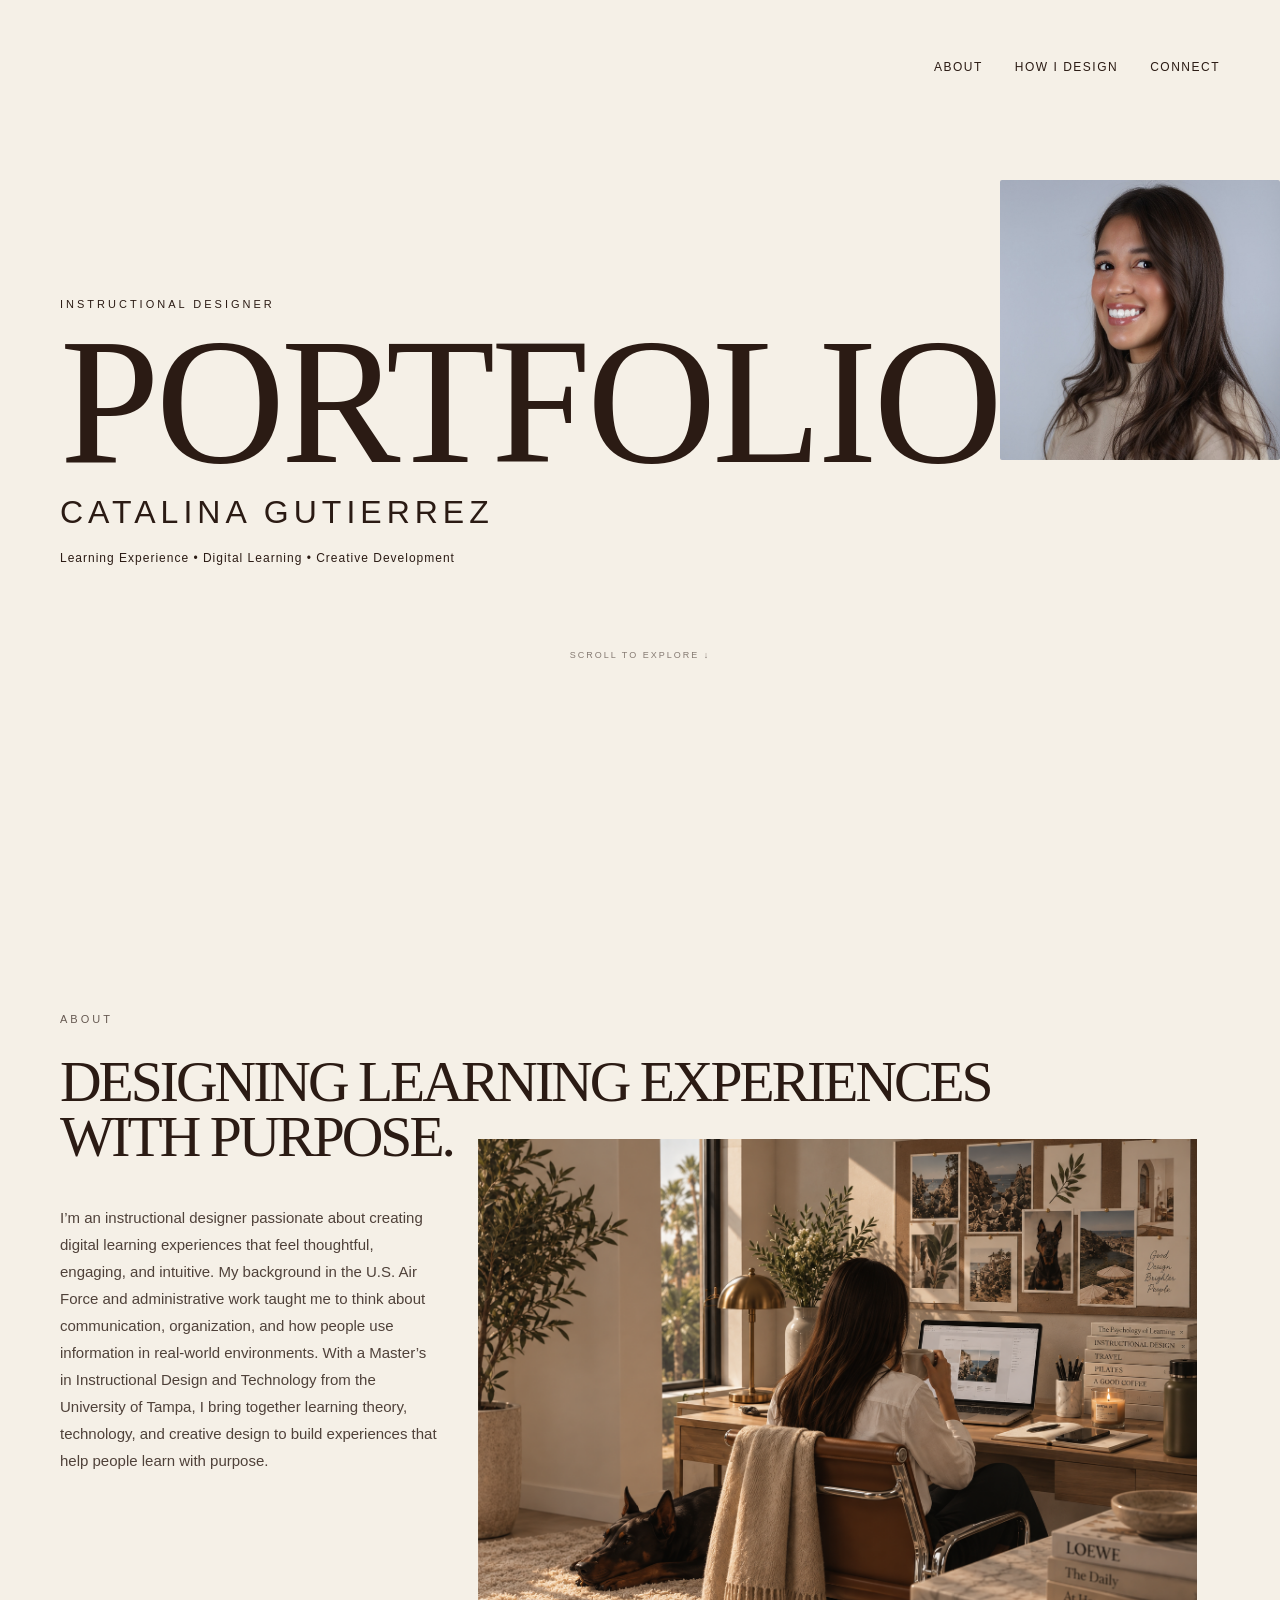
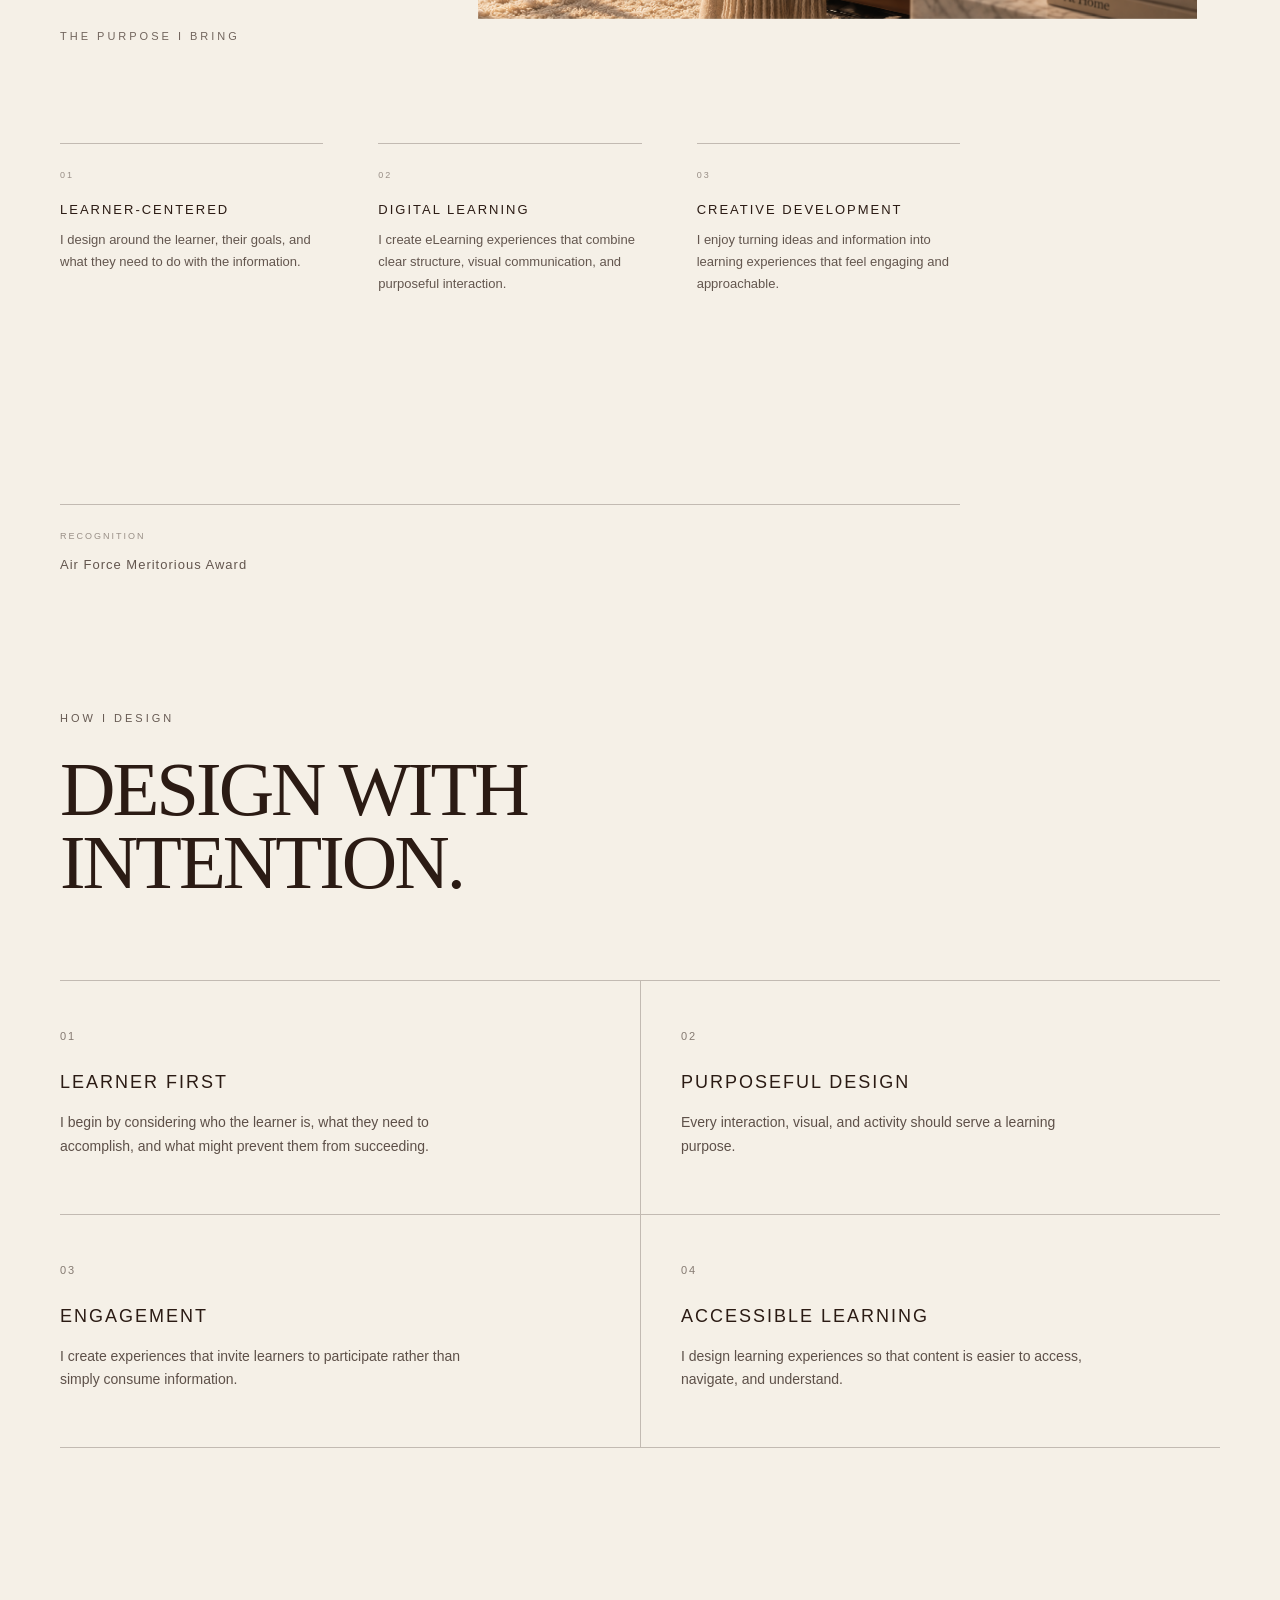
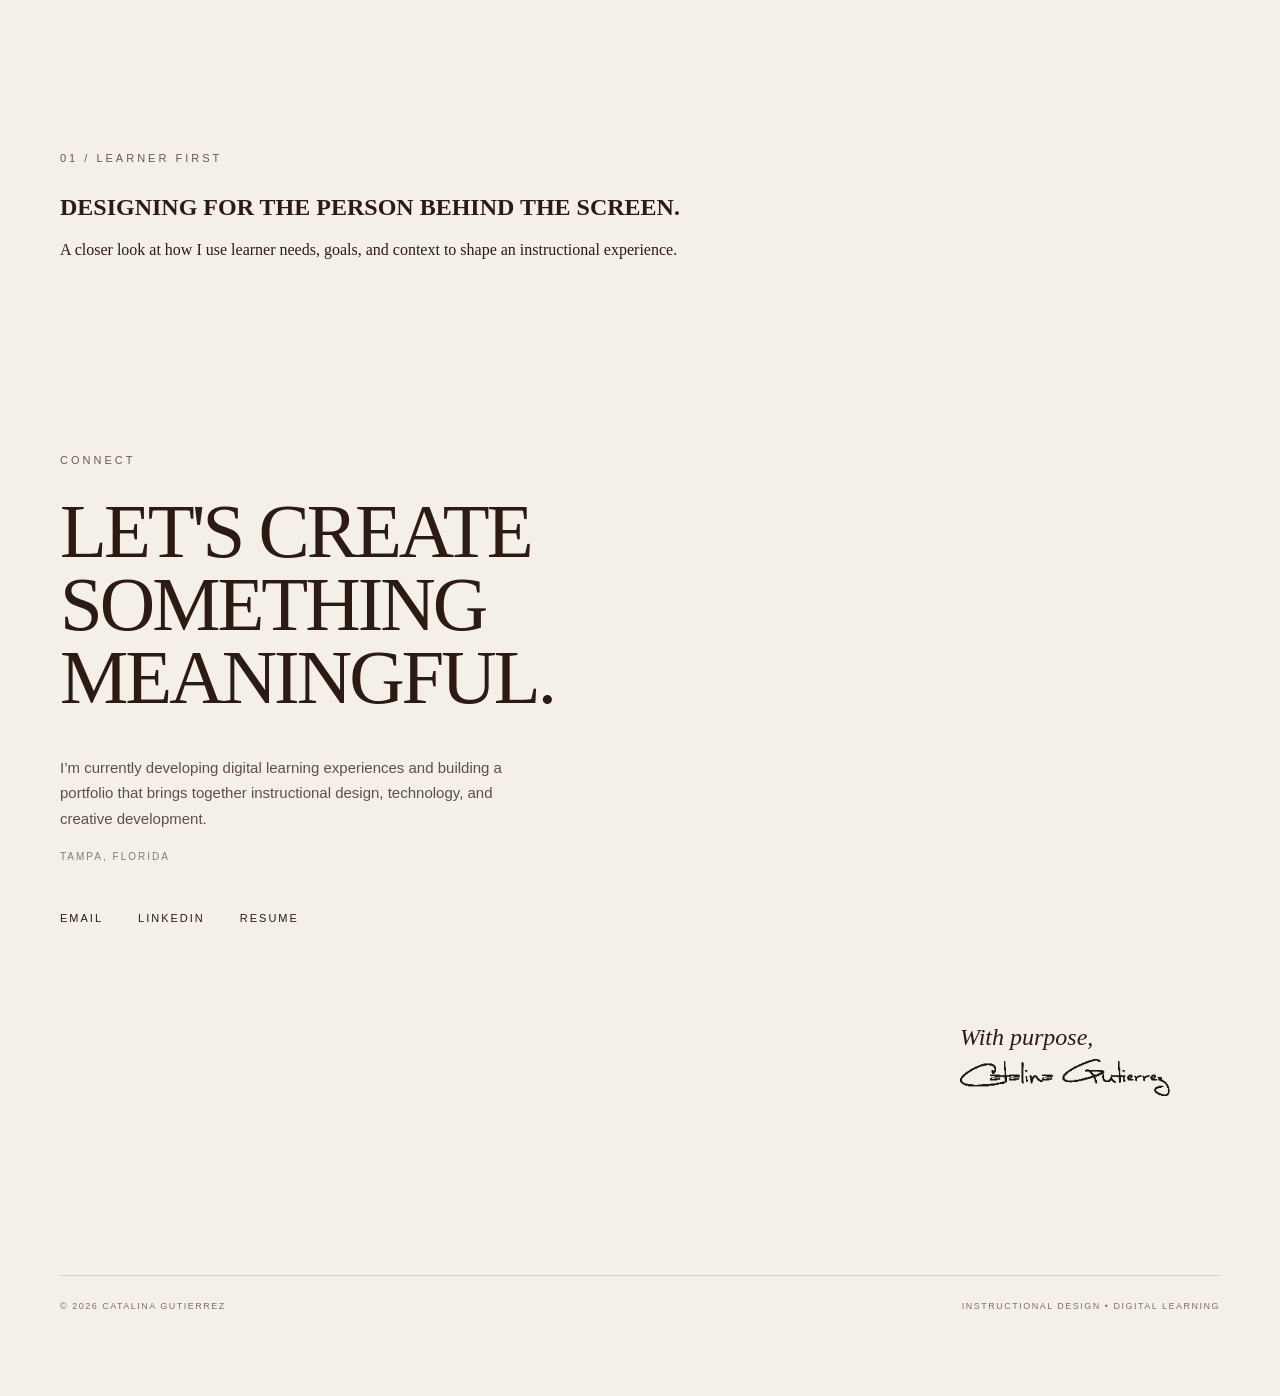
==== index.html @ 246f1784 "Add files via upload" ====
<!DOCTYPE html>
<html lang="en">

<head>
    <meta charset="UTF-8">
    <meta name="viewport" content="width=device-width, initial-scale=1.0">

    <title>Catalina Gutierrez | Portfolio</title>

    <link rel="stylesheet" href="style.css">
</head>

<body>

    <header>
        <nav>
            <a href="#about">ABOUT</a>
            <a href="#design">HOW I DESIGN</a>
            <a href="#connect">CONNECT</a>
        </nav>
    </header>

    <main>

        <section class="hero">

            <p class="eyebrow">INSTRUCTIONAL DESIGNER</p>

            <h1>PORTFOLIO</h1>

            <h2 class="hero-name">CATALINA GUTIERREZ</h2>
            

            <p class="intro">
                Learning Experience • Digital Learning • Creative Development
            </p>
            <div class="hero-image">
    <img src="catalina-headshot.png" alt="Portrait of Catalina Gutierrez">
</div>

<div class="scroll-cue">
    SCROLL TO EXPLORE ↓
</div>
        </section>
        <section id="about" class="about">

    <p class="section-label">ABOUT</p>

    <h2>DESIGNING LEARNING EXPERIENCES WITH PURPOSE.</h2>

    <p class="about-text">
       I’m an instructional designer passionate about creating digital learning experiences that feel thoughtful, engaging, and intuitive. My background in the U.S. Air Force and administrative work taught me to think about communication, organization, and how people use information in real-world environments. With a Master’s in Instructional Design and Technology from the University of Tampa, I bring together learning theory, technology, and creative design to build experiences that help people learn with purpose.
    </p>
   
    <div class="about-image">
    <img src="about-desk.png" alt="Instructional designer working at a desk with learning materials and coffee">
</div>
<h3 class="about-details-title">THE PURPOSE I BRING</h3>
<div class="about-details">

    <div class="about-detail">
        <span>01</span>
        <h3>LEARNER-CENTERED</h3>
        <p>
            I design around the learner, their goals, and what they need to do with the information.
        </p>
    </div>

    <div class="about-detail">
        <span>02</span>
        <h3>DIGITAL LEARNING</h3>
        <p>
            I create eLearning experiences that combine clear structure, visual communication, and purposeful interaction.
        </p>
    </div>

    <div class="about-detail">
        <span>03</span>
        <h3>CREATIVE DEVELOPMENT</h3>
        <p>
            I enjoy turning ideas and information into learning experiences that feel engaging and approachable.
        </p>
    </div>

</div>
</section>

 <div class="about-recognition">

        <span>RECOGNITION</span>

        <p>Air Force Meritorious Award</p>

    </div>
<section id="design" class="design">

    <p class="section-label">HOW I DESIGN</p>

    <h2>DESIGN WITH INTENTION.</h2>

    <div class="design-grid">

        <a href="#project1" class="design-card">
            <span>01</span>
            <h3>LEARNER FIRST</h3>
            <p>
                I begin by considering who the learner is, what they need to accomplish, and what might prevent them from succeeding.
            </p>
        </a>

        <a href="#project2" class="design-card">
            <span>02</span>
            <h3>PURPOSEFUL DESIGN</h3>
            <p>
                Every interaction, visual, and activity should serve a learning purpose.
            </p>
        </a>

        <a href="#project3" class="design-card">
            <span>03</span>
            <h3>ENGAGEMENT</h3>
            <p>
                I create experiences that invite learners to participate rather than simply consume information.
            </p>
        </a>

        <a href="#project4" class="design-card">
            <span>04</span>
            <h3>ACCESSIBLE LEARNING</h3>
            <p>
                I design learning experiences so that content is easier to access, navigate, and understand.
            </p>
        </a>

    </div>

</section>
<section id="project1" class="project">

    <p class="section-label">01 / LEARNER FIRST</p>

    <h2>DESIGNING FOR THE PERSON BEHIND THE SCREEN.</h2>

    <p class="project-intro">
        A closer look at how I use learner needs, goals, and context to shape an instructional experience.
    </p>

</section>
   <section id="connect" class="connect">

    <p class="section-label">CONNECT</p>

    <h2>LET'S CREATE SOMETHING MEANINGFUL.</h2>

    <p class="connect-text">
        I’m currently developing digital learning experiences and building a portfolio that brings together instructional design, technology, and creative development.
    </p>

    <p class="connect-location">
        Tampa, Florida
    </p>

    <div class="connect-links">

        <a href="mailto:your@email.com">EMAIL</a>

        <a href="#" target="_blank">LINKEDIN</a>

        <a href="#" target="_blank">RESUME</a>

    </div>
    <div class="signature-signoff">

        <span>With purpose,</span>

        <img src="catalina-signature.png" alt="Catalina Gutierrez handwritten signature">

    </div>
    
</section> 
</main>
<footer>
    <p>© 2026 CATALINA GUTIERREZ</p>
    <p>INSTRUCTIONAL DESIGN • DIGITAL LEARNING</p>
</footer>

</body>
</html>
---- style.css ----
body {
    background-color: #F5F0E7;
    color: #2B1B14;
    font-family: "Bodoni 72", Didot, serif;
    margin: 0;
    padding: 60px;
    box-sizing: border-box;
}

header {
    width: 100%;
}

nav {
    display: flex;
    justify-content: flex-end;
    gap: 32px;
}

nav a {
    color: #2B1B14;
    text-decoration: none;
    font-family: Arial, sans-serif;
    font-size: 12px;
    letter-spacing: 1.5px;
}

.hero {
    min-height: 90vh;
    display: flex;
    flex-direction: column;
    justify-content: center;
}

.hero h1 {
     font-family: "Bodoni 72", Didot, serif;
    font-size: clamp(80px, 14vw, 190px);
    line-height: 0.8;
    margin: 20px 0;
    font-weight: 400;
    letter-spacing: -4px;
    transform: scaleX(0.78);
    transform-origin: left center;
}

.hero h2 {
    font-family: Arial, sans-serif;
    font-size: clamp(18px, 2.5vw, 32px);
    font-weight: 400;
    letter-spacing: 5px;
    margin: 0;
    text-transform: uppercase;
}

.hero .eyebrow {
    font-family: Arial, sans-serif;
    font-size: 11px;
    letter-spacing: 3px;
    text-transform: uppercase;
    margin: 0;
    opacity: 0.7;
}

.hero .intro {
    font-family: Arial, sans-serif;
    font-size: 12px;
    letter-spacing: 1px;
    line-height: 1.6;
    margin-top: 18px;
    max-width: 420px;
    opacity: 0.7;
}

.hero-image {
    width: 280px;
    position: absolute;
    right: 0%;
    top: 20%;
}

.hero-image img {
    width: 100%;
    height: auto;
    display: block;
}

.hero-image img {
    border-radius: 2px;
}

.signature {
   width: 145px;
    margin-top: 70px;
    margin-left: auto;
    margin-right: 2%;
    transform: rotate(-2deg);
    position: relative;
    z-index: 3;
}

.signature img {
    width: 100%;
    height: auto;
    display: block;
}

nav a {
    position: relative;
}

nav a::after {
    content: "";
    position: absolute;
    left: 0;
    bottom: -6px;
    width: 100%;
    height: 1px;
    background-color: #2B1B14;
    transform: scaleX(0);
    transform-origin: right;
    transition: transform 0.3s ease;
}

nav a:hover::after {
    transform: scaleX(1);
    transform-origin: left;
}

.about {
    min-height: 100vh;
    padding: 120px 0;
    display: flex;
    flex-direction: column;
    justify-content: center;
}

.section-label {
    font-family: Arial, sans-serif;
    font-size: 11px;
    letter-spacing: 3px;
    text-transform: uppercase;
    margin: 0 0 30px 0;
    opacity: 0.7;
}

.about h2 {
    font-size: clamp(32px, 4.5vw, 64px);
    line-height: 0.95;
    font-weight: 400;
    letter-spacing: -3px;
    max-width: 950px;
    margin: 0;
}

.about-text {
    font-family: Arial, sans-serif;
    font-size: 15px;
    line-height: 1.8;
    max-width: 380px;
    margin-top: 40px;
    opacity: 0.82;
}
.about-image {
    width: 62%;
    max-width: 900px;
    margin-top: -350px;
    margin-left: auto;
    margin-right: 2%;
    position: relative;
    z-index: 1;
}

.about-image img {
    width: 100%;
    height: auto;
    display: block;
}
.design {
    min-height: 100vh;
    padding: 140px 0;
}

.design > h2 {
    font-size: clamp(42px, 6vw, 82px);
    line-height: 0.95;
    font-weight: 400;
    letter-spacing: -3px;
    margin: 0 0 80px 0;
    max-width: 700px;
}

.design-grid {
    display: grid;
    grid-template-columns: repeat(2, 1fr);
    gap: 0;
    border-top: 1px solid rgba(43, 27, 20, 0.25);
}

.design-card {
    padding: 45px 40px 55px 0;
    border-bottom: 1px solid rgba(43, 27, 20, 0.25);
    transition: transform 0.3s ease;
}

.design-card:nth-child(even) {
    padding-left: 40px;
    border-left: 1px solid rgba(43, 27, 20, 0.25);
}

.design-card span {
    font-family: Arial, sans-serif;
    font-size: 11px;
    letter-spacing: 2px;
    opacity: 0.55;
}

.design-card h3 {
    font-family: Arial, sans-serif;
    font-size: 18px;
    font-weight: 400;
    letter-spacing: 2px;
    margin: 28px 0 18px 0;
}

.design-card p {
    font-family: Arial, sans-serif;
    font-size: 14px;
    line-height: 1.7;
    max-width: 420px;
    margin: 0;
    opacity: 0.75;
}

.design-card:hover {
    transform: translateY(-5px);
}
.design-card {
    color: #2B1B14;
    text-decoration: none;
    display: block;
}

.design-card:hover {
    color: #2B1B14;
}
.connect {
    min-height: 80vh;
    padding: 140px 0;
    display: flex;
    flex-direction: column;
    justify-content: center;
}

.connect h2 {
    font-size: clamp(42px, 6vw, 82px);
    line-height: 0.95;
    font-weight: 400;
    letter-spacing: -3px;
    max-width: 850px;
    margin: 0 0 40px 0;
}

.connect-text {
    font-family: Arial, sans-serif;
    font-size: 15px;
    line-height: 1.7;
    max-width: 480px;
    opacity: 0.75;
    margin: 0 0 50px 0;
}.connect-location {
    font-family: Arial, sans-serif;
    font-size: 10px;
    letter-spacing: 2px;
    text-transform: uppercase;
    opacity: 0.55;
    margin: -30px 0 50px 0;
}

.connect-links {
    display: flex;
    gap: 35px;
    flex-wrap: wrap;
}

.connect-links a {
    color: #2B1B14;
    text-decoration: none;
    font-family: Arial, sans-serif;
    font-size: 11px;
    letter-spacing: 2px;
    position: relative;
}

.connect-links a::after {
    content: "";
    position: absolute;
    left: 0;
    bottom: -7px;
    width: 100%;
    height: 1px;
    background-color: #2B1B14;
    transform: scaleX(0);
    transform-origin: right;
    transition: transform 0.3s ease;
}

.connect-links a:hover::after {
    transform: scaleX(1);
    transform-origin: left;
}
footer {
    border-top: 1px solid rgba(43, 27, 20, 0.25);
    padding: 25px 0;
    display: flex;
    justify-content: space-between;
    gap: 20px;
    font-family: Arial, sans-serif;
    font-size: 9px;
    letter-spacing: 1.5px;
    opacity: 0.6;
    text-transform: uppercase;
}

footer p {
    margin: 0;
}
.hero > * {
    animation: fadeUp 0.8s ease both;
}

.hero .eyebrow {
    animation-delay: 0.1s;
}

.hero h1 {
    animation-delay: 0.2s;
}

.hero h2 {
    animation-delay: 0.3s;
}

.hero .signature {
    animation-delay: 0.4s;
}

.hero .intro {
    animation-delay: 0.5s;
}

.hero-image {
    animation: fadeIn 1s ease 0.3s both;
}

@keyframes fadeUp {
    from {
        opacity: 0;
        transform: translateY(20px);
    }

    to {
        opacity: 1;
        transform: translateY(0);
    }
}

@keyframes fadeIn {
    from {
        opacity: 0;
    }

    to {
        opacity: 1;
    }
}
.scroll-cue {
    font-family: Arial, sans-serif;
    font-size: 9px;
    letter-spacing: 2px;
    opacity: 0.55;
    margin-top: 70px;
    align-self: center;
    text-align: center;
    animation: scrollPulse 2s ease-in-out infinite;
}

@keyframes scrollPulse {
    0%, 100% {
        opacity: 0.35;
    }

    50% {
        opacity: 0.8;
    }
}
.about-details {
    display: grid;
    grid-template-columns: repeat(3, 1fr);
    gap: 55px;
    margin-top: 90px;
    max-width: 900px;
}

.about-detail {
    border-top: 1px solid rgba(43, 27, 20, 0.25);
    padding-top: 20px;
}

.about-detail span {
    font-family: Arial, sans-serif;
    font-size: 9px;
    letter-spacing: 2px;
    opacity: 0.45;
}

.about-detail h3 {
    font-family: Arial, sans-serif;
    font-size: 13px;
    font-weight: 400;
    letter-spacing: 2px;
    margin: 20px 0 12px 0;
}

.about-detail p {
    font-family: Arial, sans-serif;
    font-size: 13px;
    line-height: 1.7;
    margin: 0;
    opacity: 0.72;
}
.about-details-title {
    font-family: Arial, sans-serif;
    font-size: 11px;
    font-weight: 400;
    letter-spacing: 3px;
    text-transform: uppercase;
    margin: 10x 0 30px 0;
    opacity: 0.65;
}
.about-detail {
    transition: transform 0.3s ease;
}

.about-detail:hover {
    transform: translateY(-10px);
}
.hero-name {
    font-family: "Bodoni 72", Didot, serif;
    font-size: clamp(22px, 3vw, 38px);
    font-weight: 400;
    letter-spacing: 5px;
    margin: 0;
    transform: scaleX(0.9);
    transform-origin: left center;
}
@media (max-width: 700px) {

    body {
        padding: 25px;
    }

    nav {
        gap: 16px;
        flex-wrap: wrap;
    }

    nav a {
        font-size: 9px;
        letter-spacing: 1px;
    }

    .hero {
        min-height: auto;
        padding-top: 60px;
    }

    .hero h1 {
        font-size: clamp(58px, 18vw, 100px);
        letter-spacing: -4px;
    }

    .hero-name {
        font-size: 22px;
        letter-spacing: 2px;
    }

    .hero-image {
        position: relative;
        width: 60%;
        right: auto;
        top: auto;
        margin: 80px 0 0 auto;
    }

    .signature {
        width: 150px;
        margin-top: 45px;
        margin-right: 0;
    }

    .about,
    .design,
    .connect {
        padding: 90px 0;
    }

    .about h2,
    .design > h2,
    .connect h2 {
        font-size: clamp(36px, 11vw, 58px);
        letter-spacing: -2px;
    }

    .about-text {
        max-width: 100%;
    }

    .about-image {
        width: 100%;
        margin-top: 50px;
        margin-right: 0;
    }

    .about-details {
        grid-template-columns: 1fr;
        gap: 45px;
    }

    .design-grid {
        grid-template-columns: 1fr;
    }

    .design-card,
    .design-card:nth-child(even) {
        padding: 35px 0;
        border-left: none;
    }

    .connect-links {
        gap: 25px;
    }

    footer {
        flex-direction: column;
        gap: 10px;
    }
}
.about-recognition {
    margin-top: 80px;
    border-top: 1px solid rgba(43, 27, 20, 0.25);
    padding-top: 20px;
    max-width: 900px;
}

.about-recognition span {
    font-family: Arial, sans-serif;
    font-size: 9px;
    letter-spacing: 2px;
    opacity: 0.45;
}

.about-recognition p {
    font-family: Arial, sans-serif;
    font-size: 13px;
    letter-spacing: 1px;
    margin: 14px 0 0 0;
    opacity: 0.72;
}
.signature-signoff {
    margin-top: 100px;
    margin-left: auto;
    width: 260px;
    display: flex;
    flex-direction: column;
    align-items: flex-start;
}

.signature-signoff span {
    font-family: "Bodoni 72", Didot, serif;
    font-size: 24px;
    font-style: italic;
    margin-bottom: 8px;
}

.signature-signoff img {
    width: 210px;
    height: auto;
    display: block;
}
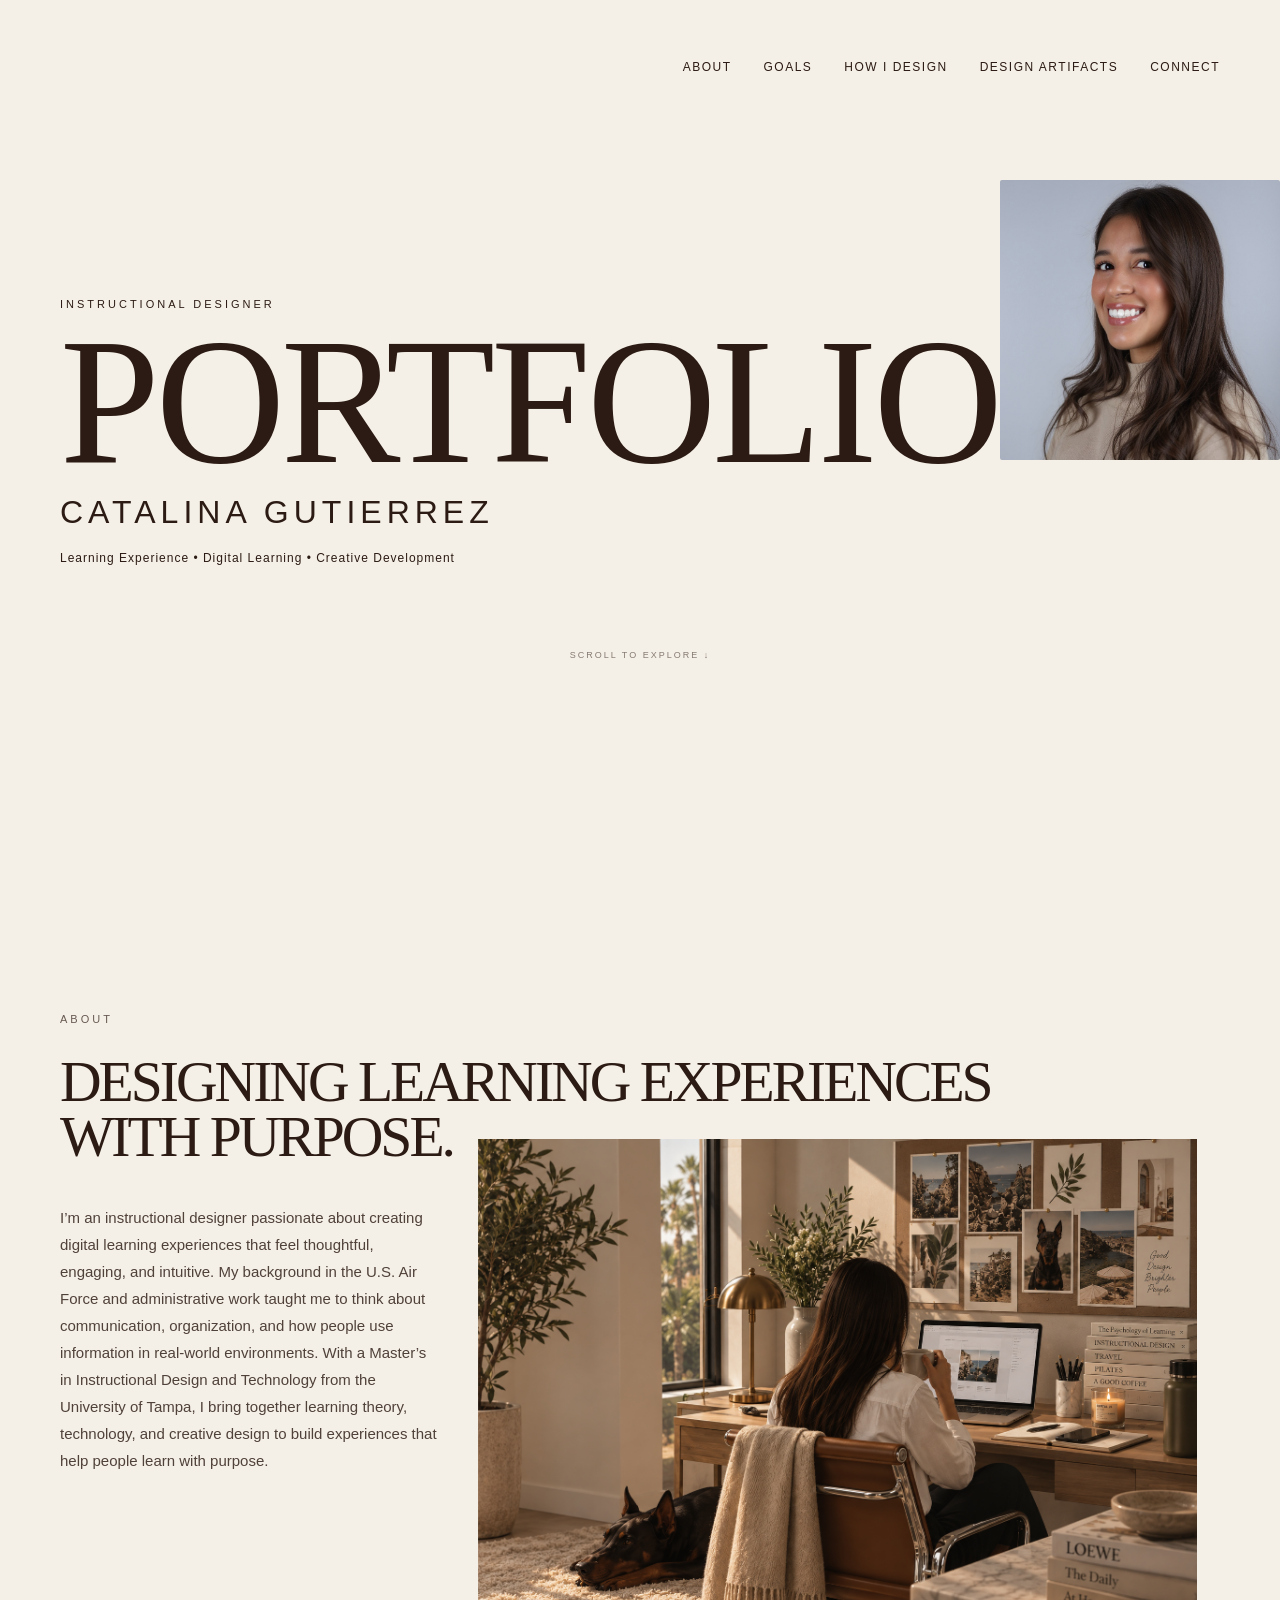
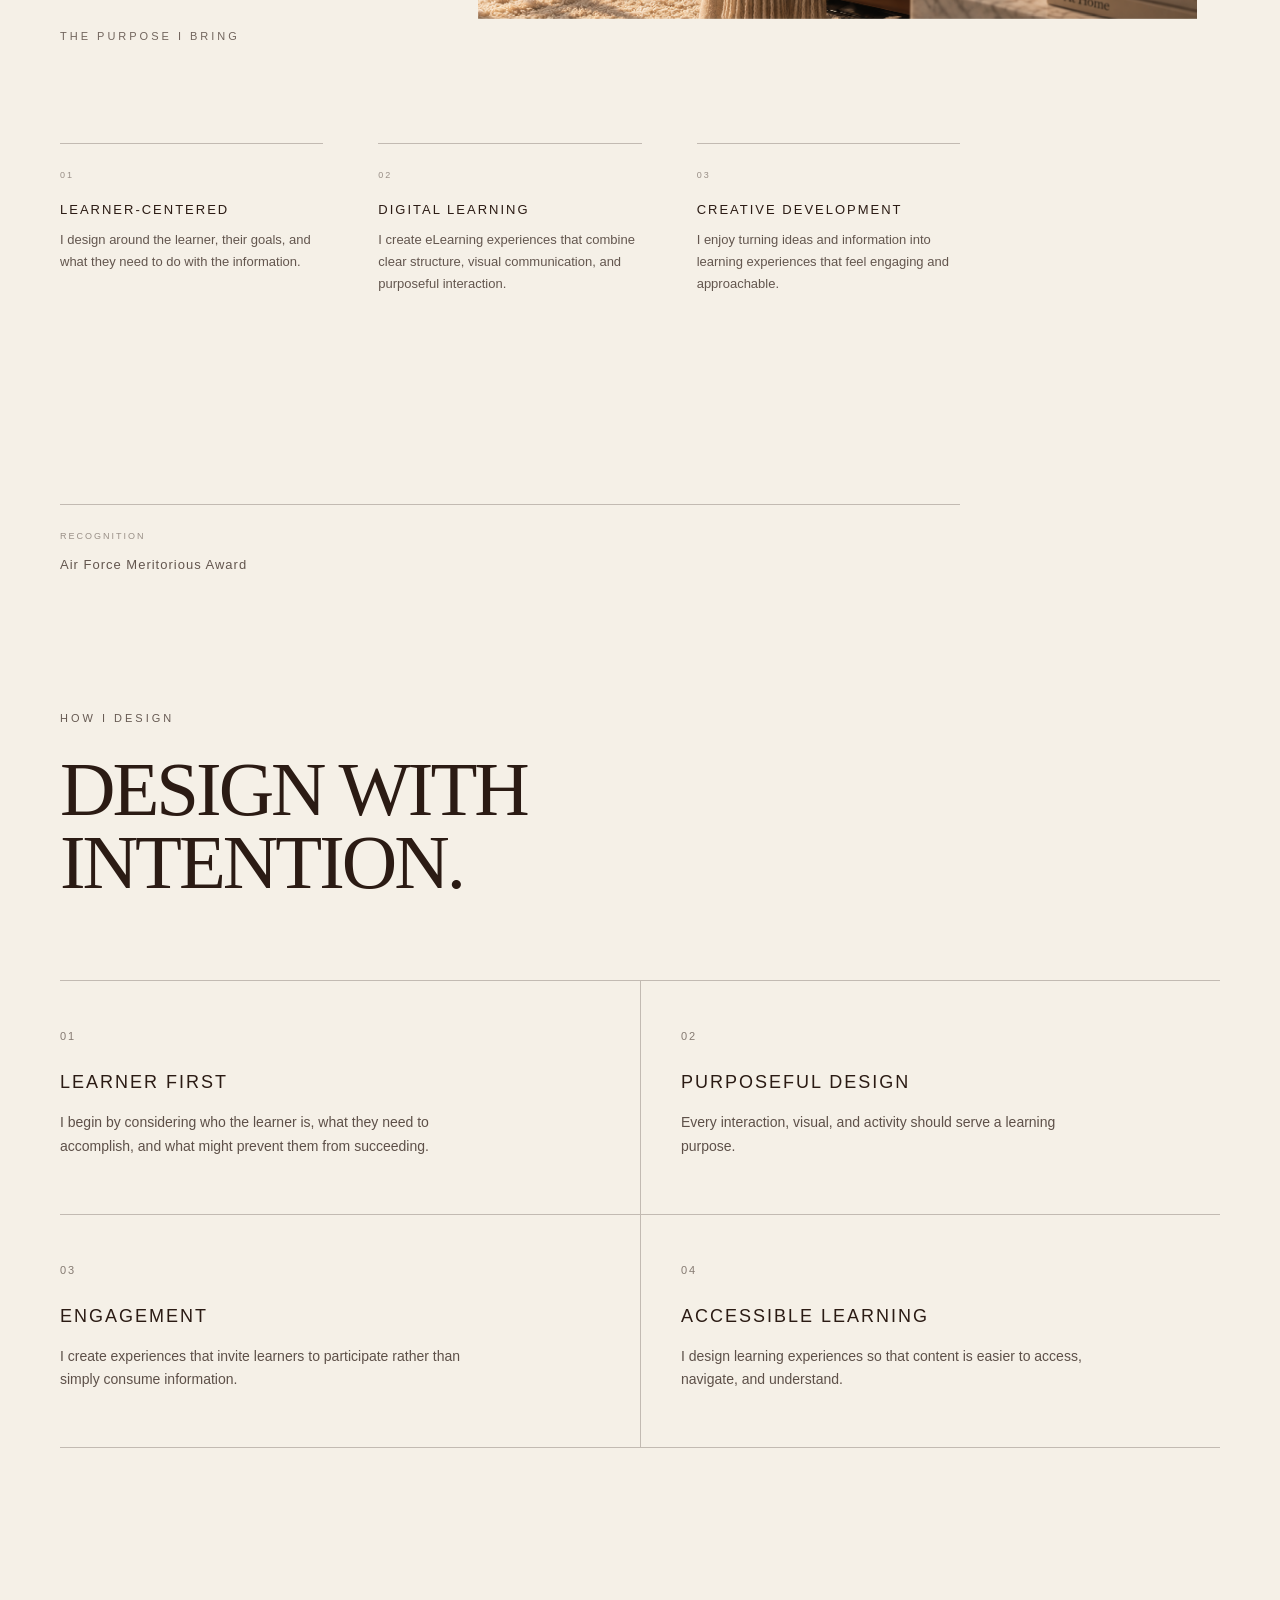
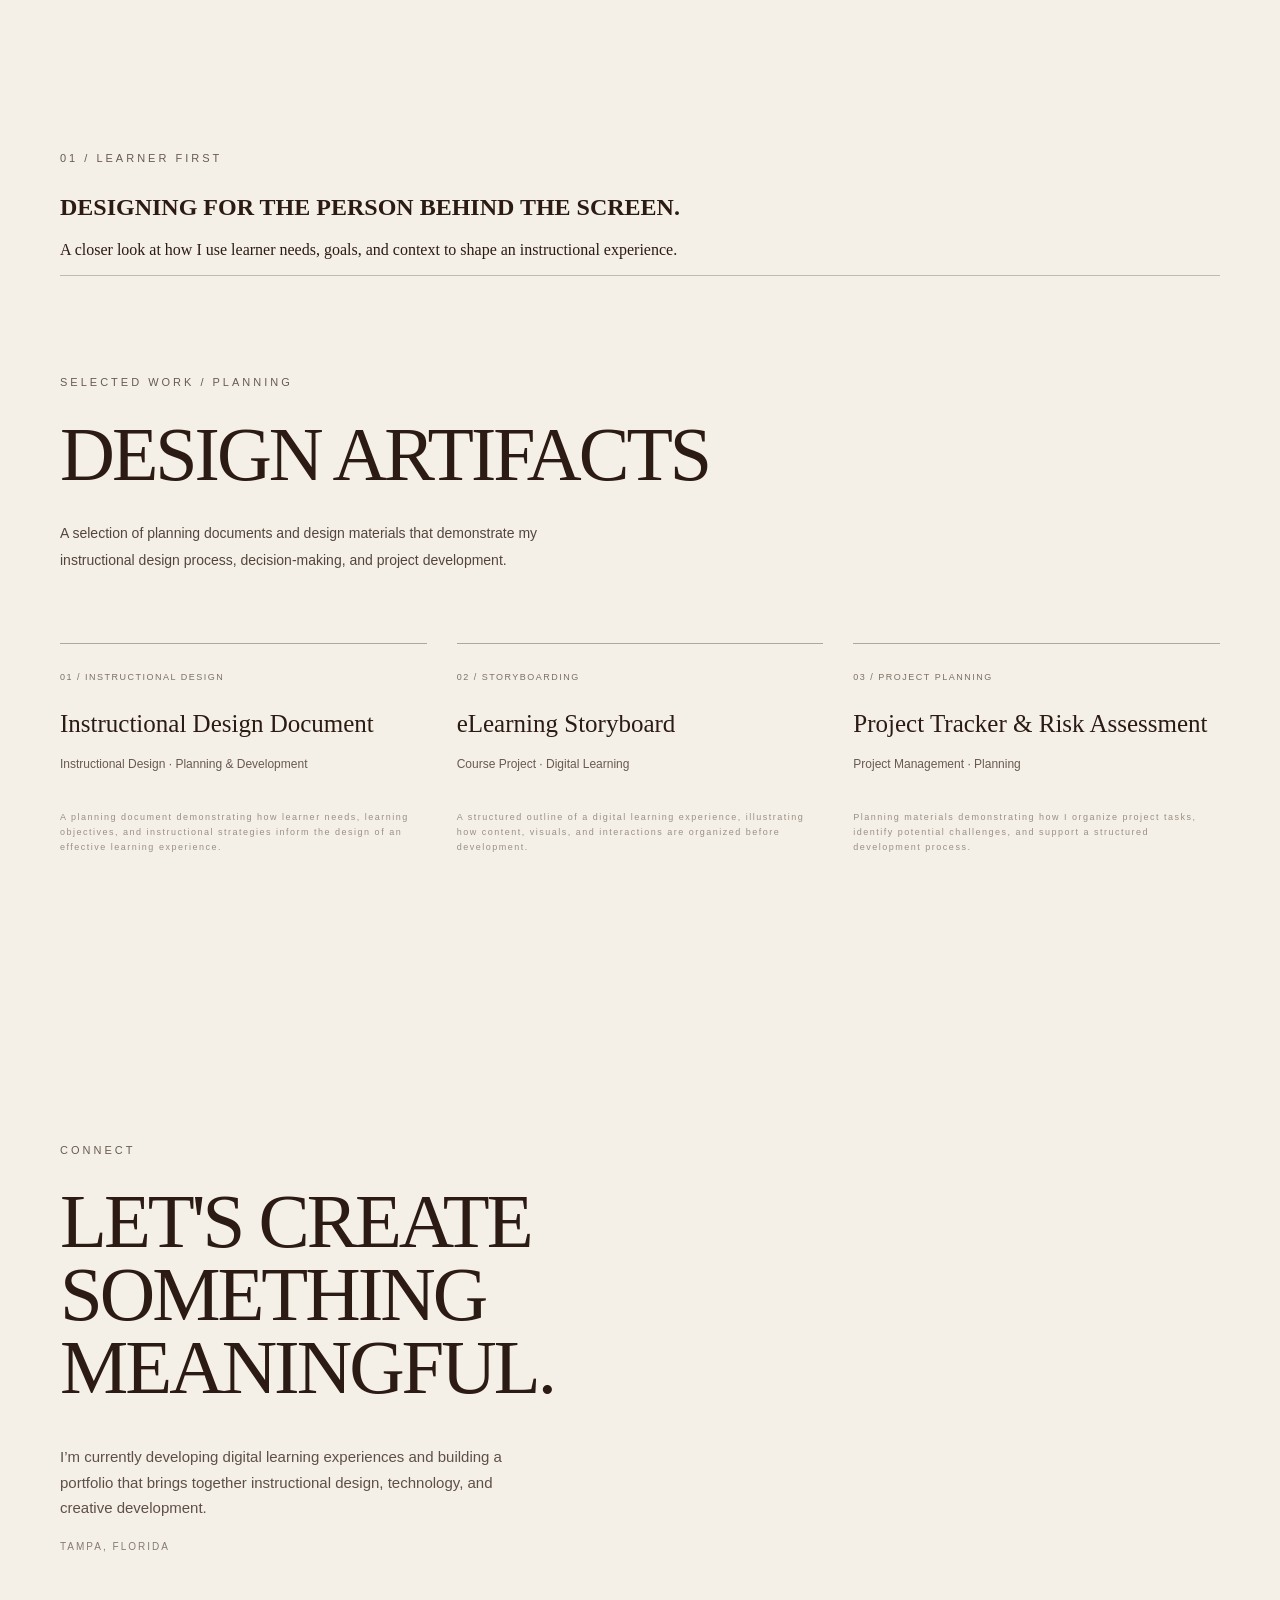
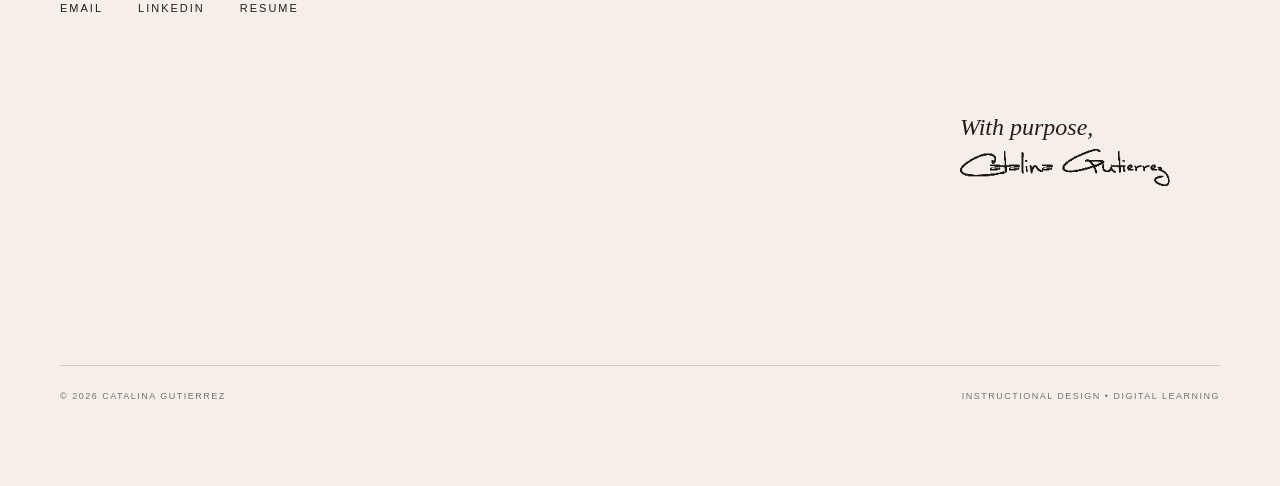
==== commit ce5a6c13: "Add files via upload" ====
--- a/index.html
+++ b/index.html
@@ -15,7 +15,9 @@
     <header>
         <nav>
             <a href="#about">ABOUT</a>
+            <a href="goals.html">GOALS</a>
             <a href="#design">HOW I DESIGN</a>
+            <a href="#artifacts">DESIGN ARTIFACTS</a>
             <a href="#connect">CONNECT</a>
         </nav>
     </header>
@@ -146,6 +148,39 @@
     </p>
 
 </section>
+
+<section class="artifacts" id="artifacts">
+    <p class="section-label">SELECTED WORK / PLANNING</p>
+    <h2>DESIGN ARTIFACTS</h2>
+    <p class="artifacts-intro">
+        A selection of planning documents and design materials
+        that demonstrate my instructional design process,
+        decision-making, and project development.
+    </p>
+
+    <div class="artifacts-grid">
+        <article class="artifact-card">
+            <span>01 / INSTRUCTIONAL DESIGN</span>
+            <h3>Instructional Design Document</h3>
+            <p>Instructional Design · Planning & Development</p>
+            <p class="artifact-placeholder">A planning document demonstrating how learner needs, learning objectives, and instructional strategies inform the design of an effective learning experience.</p>
+        </article>
+
+        <article class="artifact-card">
+            <span>02 / STORYBOARDING</span>
+            <h3>eLearning Storyboard</h3>
+            <p>Course Project · Digital Learning</p>
+            <p class="artifact-placeholder">A structured outline of a digital learning experience, illustrating how content, visuals, and interactions are organized before development.</p>
+        </article>
+
+        <article class="artifact-card">
+            <span>03 / PROJECT PLANNING</span>
+            <h3>Project Tracker & Risk Assessment</h3>
+            <p>Project Management · Planning</p>
+            <p class="artifact-placeholder">Planning materials demonstrating how I organize project tasks, identify potential challenges, and support a structured development process.</p>
+        </article>
+    </div>
+</section>
    <section id="connect" class="connect">
 
     <p class="section-label">CONNECT</p>
@@ -176,7 +211,7 @@
         <img src="catalina-signature.png" alt="Catalina Gutierrez handwritten signature">
 
     </div>
-    
+
 </section> 
 </main>
 <footer>
--- a/style.css
+++ b/style.css
@@ -586,4 +586,205 @@
     width: 210px;
     height: auto;
     display: block;
-}+}
+
+/* PROFESSIONAL GOALS PAGE */
+
+.goals-page {
+    padding: 0;
+}
+
+.goals-hero {
+    min-height: 65vh;
+    padding: 100px 0 80px 0;
+    display: flex;
+    flex-direction: column;
+    justify-content: center;
+}
+
+.goals-hero h1 {
+    font-size: clamp(60px, 10vw, 130px);
+    line-height: 0.85;
+    font-weight: 400;
+    letter-spacing: -4px;
+    margin: 0;
+}
+
+.goals-intro {
+    font-family: Arial, sans-serif;
+    font-size: 14px;
+    line-height: 1.8;
+    max-width: 420px;
+    margin-top: 35px;
+    opacity: 0.75;
+}
+
+.goals-content {
+    padding: 60px 0 120px 0;
+    border-top: 1px solid rgba(43, 27, 20, 0.25);
+}
+.goals-overview {
+    max-width: 720px;
+    margin-bottom: 120px;
+}
+
+.goals-overview h2 {
+    font-size: clamp(36px, 5vw, 64px);
+    line-height: 0.95;
+    font-weight: 400;
+    letter-spacing: -2px;
+    margin: 0 0 35px 0;
+}
+
+.goals-overview p:not(.section-label) {
+    font-family: Arial, sans-serif;
+    font-size: 14px;
+    line-height: 1.9;
+    max-width: 650px;
+    margin: 0 0 22px 0;
+    opacity: 0.8;
+}
+
+.goals-skills {
+    max-width: 900px;
+}
+
+.goals-skill {
+    display: grid;
+    grid-template-columns: 55px 1fr;
+    gap: 25px;
+    padding: 35px 0 40px 0;
+    border-top: 1px solid rgba(43, 27, 20, 0.25);
+}
+
+.goals-skill > span {
+    font-family: Arial, sans-serif;
+    font-size: 11px;
+    letter-spacing: 2px;
+    opacity: 0.5;
+    padding-top: 5px;
+}
+
+.goals-skill h3 {
+    font-family: Arial, sans-serif;
+    font-size: 13px;
+    font-weight: 400;
+    letter-spacing: 2px;
+    line-height: 1.5;
+    margin: 0 0 15px 0;
+}
+
+.goals-skill p {
+    font-family: Arial, sans-serif;
+    font-size: 14px;
+    line-height: 1.8;
+    max-width: 650px;
+    margin: 0;
+    opacity: 0.78;
+}
+.goals-closing {
+    max-width: 720px;
+    margin-top: 120px;
+    padding-top: 45px;
+    border-top: 1px solid rgba(43, 27, 20, 0.25);
+}
+
+.goals-closing h2 {
+    font-size: clamp(36px, 5vw, 64px);
+    line-height: 0.95;
+    font-weight: 400;
+    letter-spacing: -2px;
+    margin: 0 0 35px 0;
+}
+
+.goals-closing p:not(.section-label) {
+    font-family: Arial, sans-serif;
+    font-size: 14px;
+    line-height: 1.9;
+    max-width: 650px;
+    margin: 0 0 22px 0;
+    opacity: 0.8;
+}
+
+
+/* DESIGN ARTIFACTS SECTION */
+
+.artifacts {
+    padding: 100px 0;
+    border-top: 1px solid rgba(43, 27, 20, 0.25);
+}
+
+.artifacts > h2 {
+    font-size: clamp(42px, 6vw, 76px);
+    font-weight: 400;
+    letter-spacing: -3px;
+    line-height: 0.95;
+    margin: 20px 0 30px 0;
+}
+
+.artifacts-intro {
+    font-family: Arial, sans-serif;
+    font-size: 14px;
+    line-height: 1.9;
+    max-width: 480px;
+    margin-bottom: 70px;
+    opacity: 0.8;
+}
+
+.artifacts-grid {
+    display: grid;
+    grid-template-columns: repeat(3, minmax(0, 1fr));
+    gap: 30px;
+}
+
+.artifact-card {
+    border-top: 1px solid rgba(43, 27, 20, 0.35);
+    padding-top: 22px;
+}
+
+.artifact-card > span {
+    font-family: Arial, sans-serif;
+    font-size: 9px;
+    letter-spacing: 1.5px;
+    opacity: 0.6;
+}
+
+.artifact-card h3 {
+    font-size: 25px;
+    font-weight: 400;
+    line-height: 1.2;
+    margin: 25px 0 15px 0;
+}
+
+.artifact-card p {
+    font-family: Arial, sans-serif;
+    font-size: 12px;
+    line-height: 1.7;
+    opacity: 0.7;
+}
+
+.artifact-card .artifact-placeholder {
+    margin-top: 35px;
+    font-size: 9px;
+    letter-spacing: 1.5px;
+    opacity: 0.45;
+}
+
+@media (max-width: 700px) {
+    .artifacts {
+        padding: 75px 0;
+    }
+
+    .artifacts-grid {
+        grid-template-columns: 1fr;
+        gap: 45px;
+    }
+
+    .artifacts > h2 {
+        letter-spacing: -2px;
+    }
+
+    .artifacts-intro {
+        margin-bottom: 50px;
+    }
+}
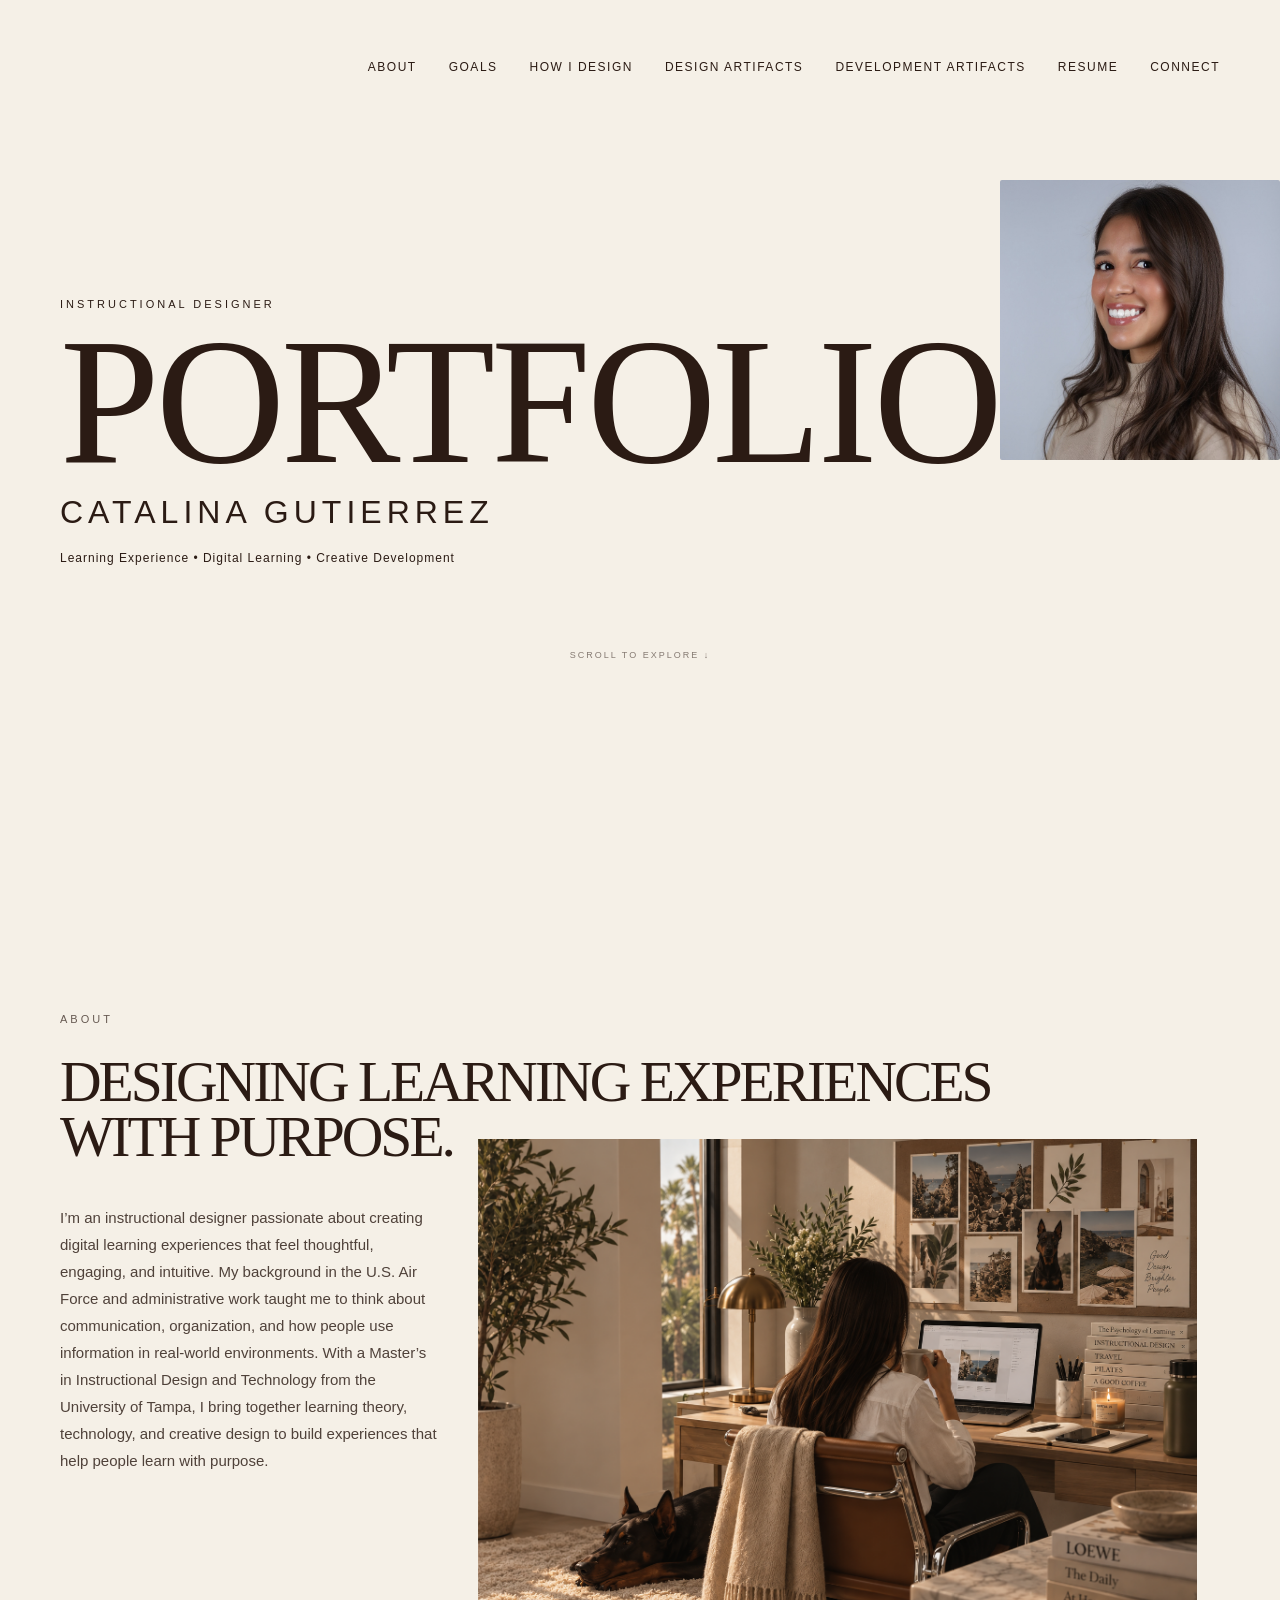
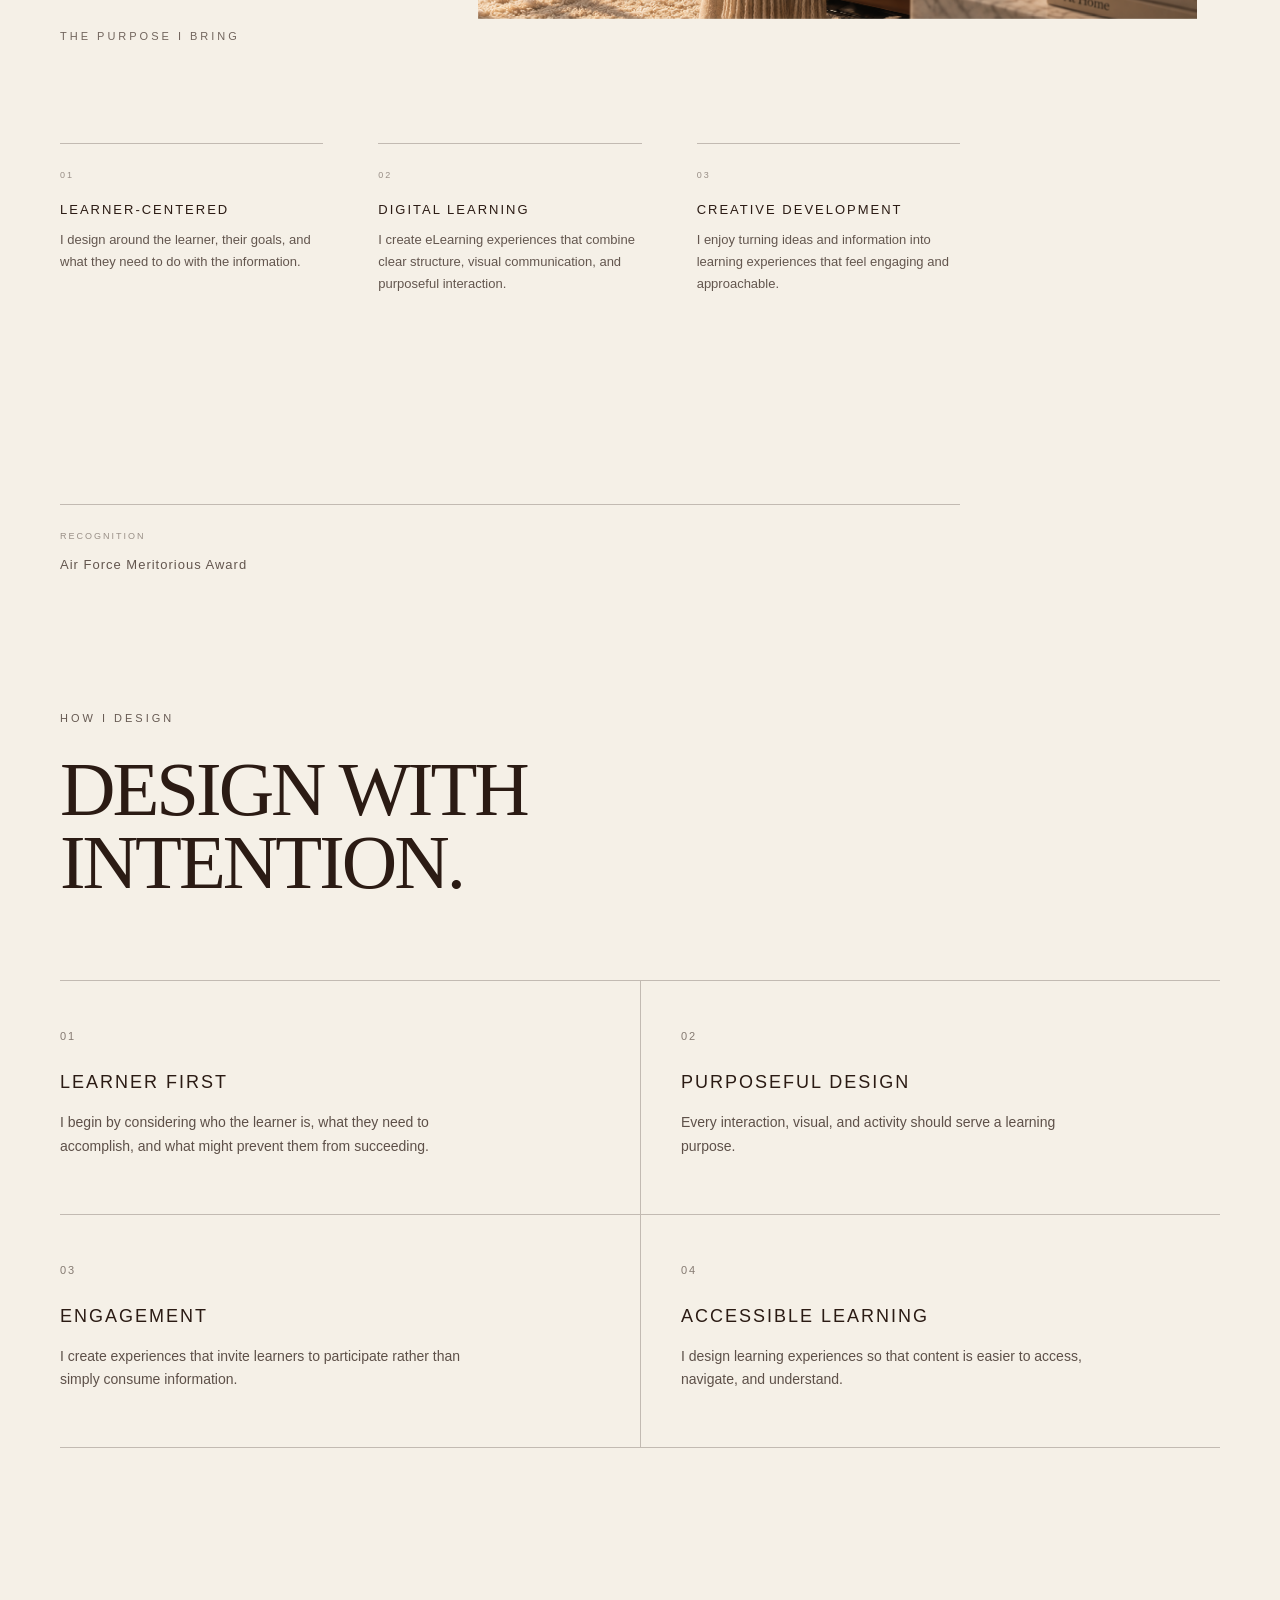
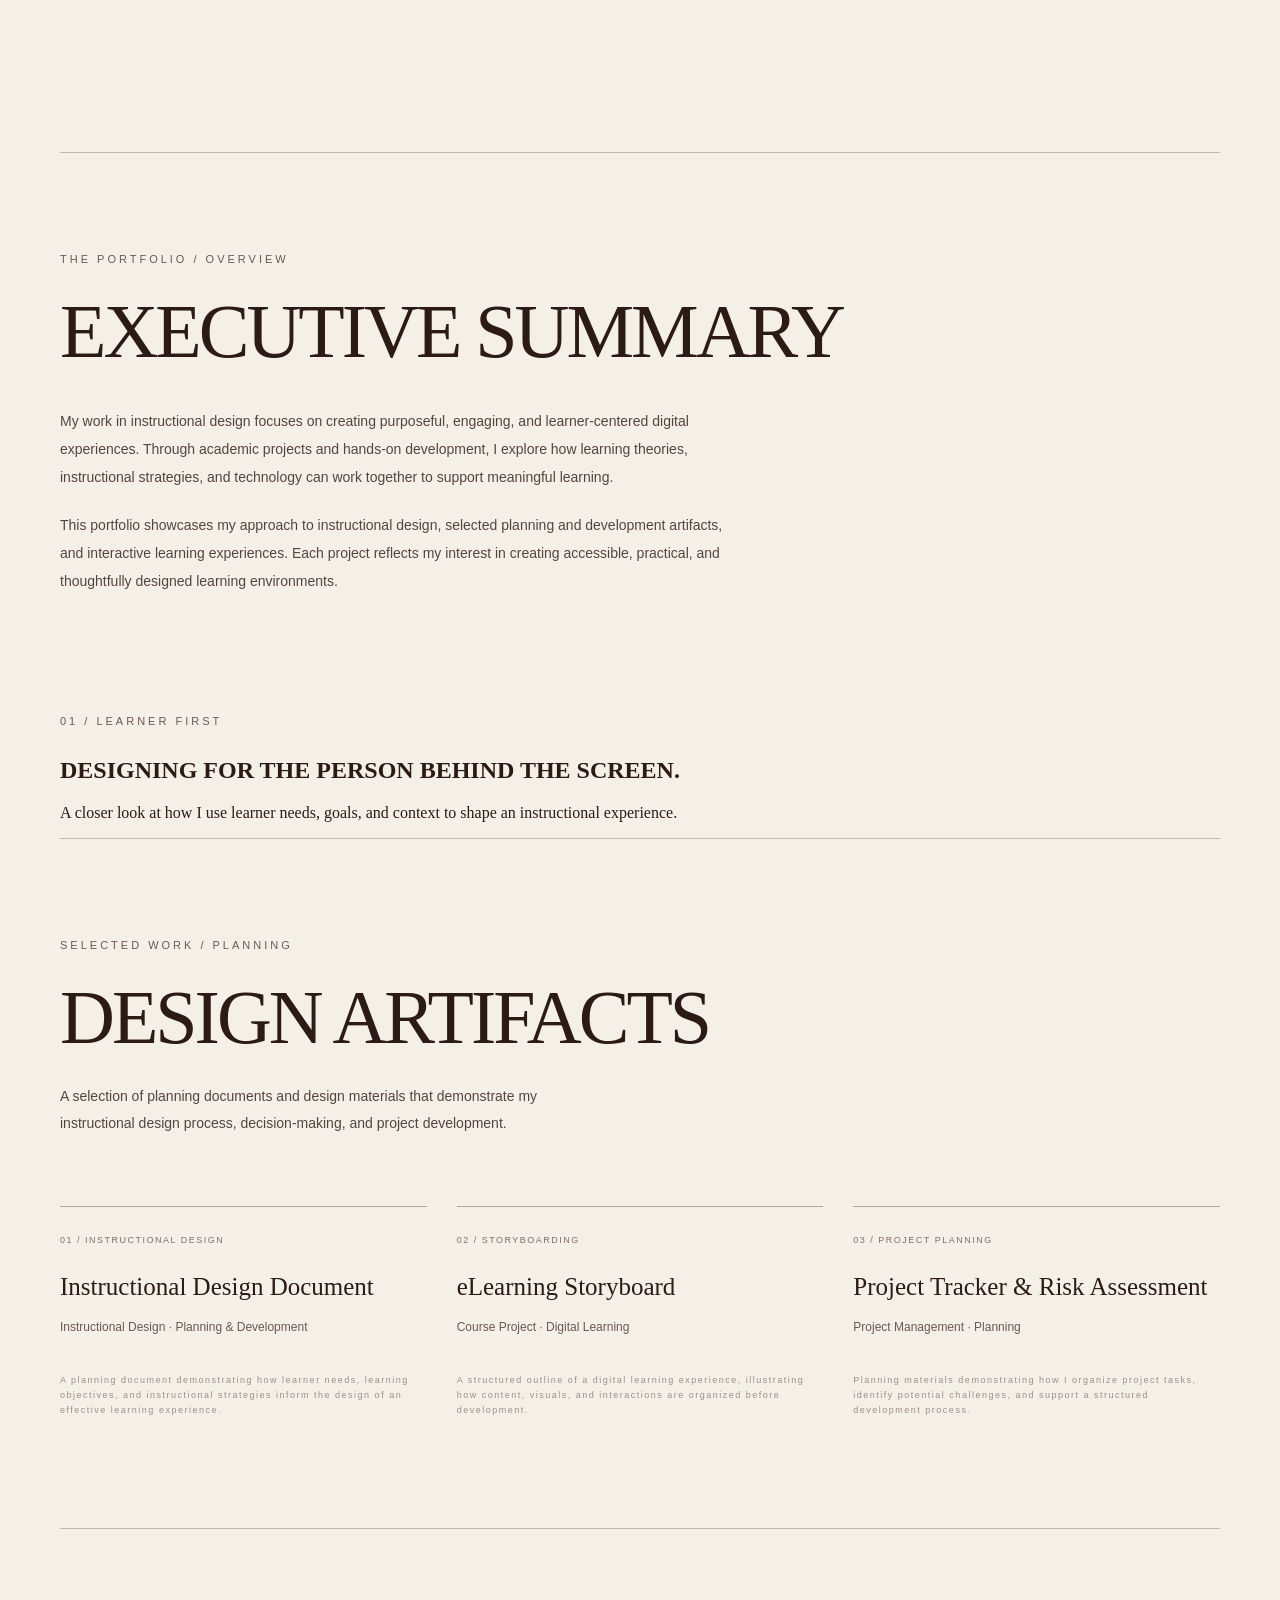
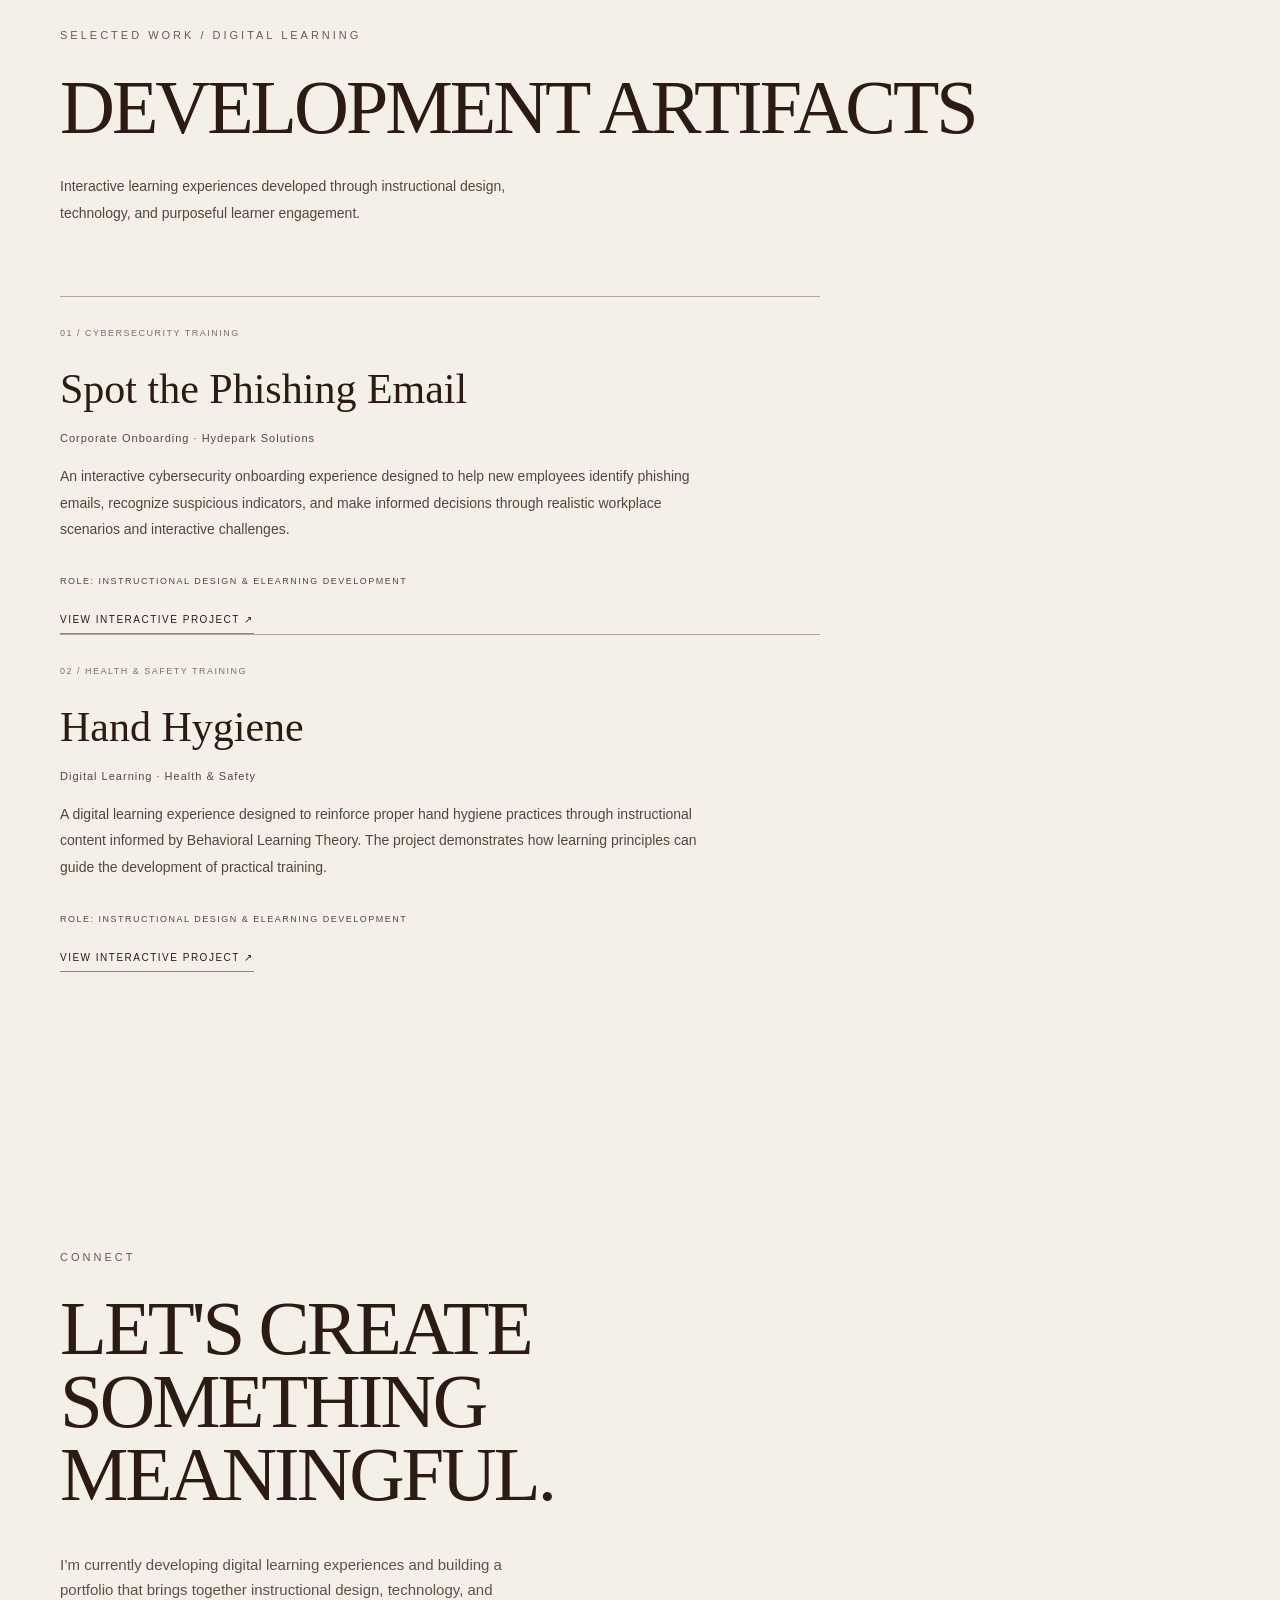
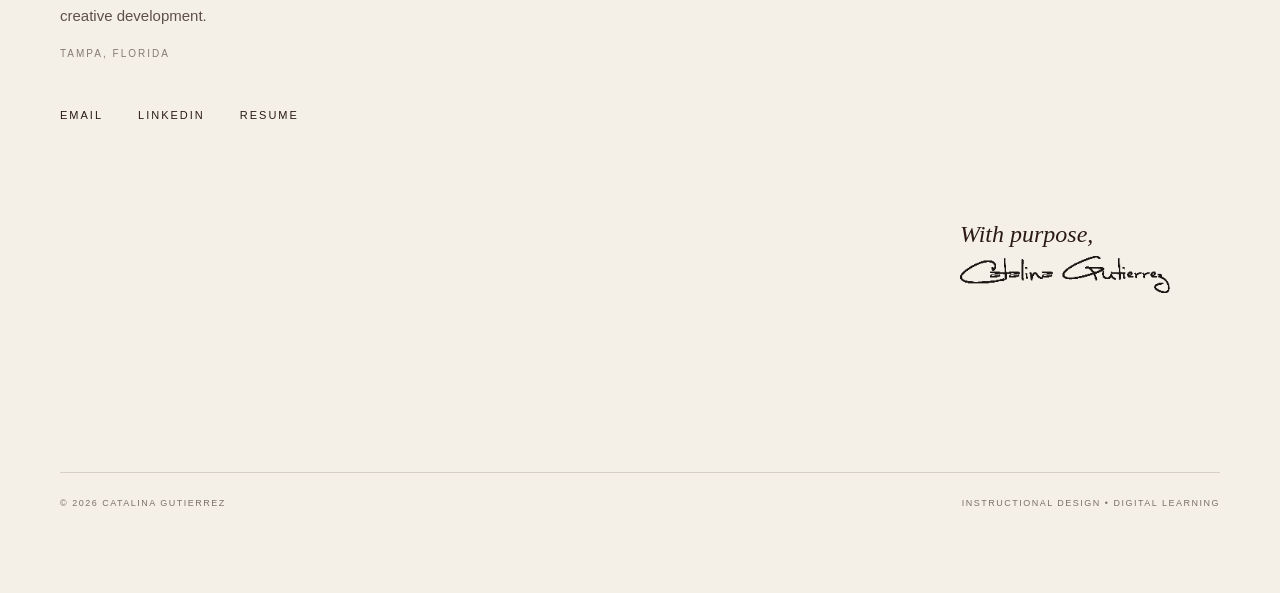
==== commit 8f245128: "Add files via upload Update portfolio and add resume" ====
--- a/index.html
+++ b/index.html
@@ -18,6 +18,8 @@
             <a href="goals.html">GOALS</a>
             <a href="#design">HOW I DESIGN</a>
             <a href="#artifacts">DESIGN ARTIFACTS</a>
+            <a href="#development">DEVELOPMENT ARTIFACTS</a>
+            <a href="resume.html">RESUME</a>
             <a href="#connect">CONNECT</a>
         </nav>
     </header>
@@ -137,6 +139,30 @@
     </div>
 
 </section>
+
+<!-- EXECUTIVE SUMMARY -->
+<section class="executive-summary" id="summary">
+    <p class="section-label">THE PORTFOLIO / OVERVIEW</p>
+    <h2>EXECUTIVE SUMMARY</h2>
+
+    <p>
+        My work in instructional design focuses on creating
+        purposeful, engaging, and learner-centered digital
+        experiences. Through academic projects and hands-on
+        development, I explore how learning theories,
+        instructional strategies, and technology can work
+        together to support meaningful learning.
+    </p>
+
+    <p>
+        This portfolio showcases my approach to instructional
+        design, selected planning and development artifacts,
+        and interactive learning experiences. Each project
+        reflects my interest in creating accessible, practical,
+        and thoughtfully designed learning environments.
+    </p>
+</section>
+
 <section id="project1" class="project">
 
     <p class="section-label">01 / LEARNER FIRST</p>
@@ -181,6 +207,82 @@
         </article>
     </div>
 </section>
+
+
+<!-- DEVELOPMENT ARTIFACTS -->
+<section class="development" id="development">
+
+    <p class="section-label">SELECTED WORK / DIGITAL LEARNING</p>
+    <h2>DEVELOPMENT ARTIFACTS</h2>
+
+    <p class="development-intro">
+        Interactive learning experiences developed through
+        instructional design, technology, and purposeful
+        learner engagement.
+    </p>
+
+    <div class="development-grid">
+
+        <article class="development-card">
+            <span>01 / CYBERSECURITY TRAINING</span>
+
+            <h3>Spot the Phishing Email</h3>
+
+            <p class="development-meta">
+                Corporate Onboarding · Hydepark Solutions
+            </p>
+
+            <p>
+                An interactive cybersecurity onboarding experience
+                designed to help new employees identify phishing
+                emails, recognize suspicious indicators, and make
+                informed decisions through realistic workplace
+                scenarios and interactive challenges.
+            </p>
+
+            <p class="development-role">
+                ROLE: INSTRUCTIONAL DESIGN & ELEARNING DEVELOPMENT
+            </p>
+
+            <a href="https://360.articulate.com/review/content/0fc05bff-fcff-45d2-87a4-5a518b0da378/review"
+               target="_blank"
+               rel="noopener noreferrer">
+                VIEW INTERACTIVE PROJECT ↗
+            </a>
+        </article>
+ 
+
+<article class="development-card">
+    <span>02 / HEALTH & SAFETY TRAINING</span>
+
+    <h3>Hand Hygiene</h3>
+
+    <p class="development-meta">
+        Digital Learning · Health & Safety
+    </p>
+
+    <p>
+        A digital learning experience designed to reinforce
+        proper hand hygiene practices through instructional
+        content informed by Behavioral Learning Theory.
+        The project demonstrates how learning principles
+        can guide the development of practical training.
+    </p>
+
+    <p class="development-role">
+        ROLE: INSTRUCTIONAL DESIGN & ELEARNING DEVELOPMENT
+    </p>
+
+    <a href="https://360.articulate.com/review/content/b15653dc-0eb2-4570-82b8-10a7e0ef8695/review"
+       target="_blank"
+       rel="noopener noreferrer">
+        VIEW INTERACTIVE PROJECT ↗
+    </a>
+</article>
+
+    </div>
+</section>
+
    <section id="connect" class="connect">
 
     <p class="section-label">CONNECT</p>
--- a/style.css
+++ b/style.css
@@ -788,3 +788,182 @@
         margin-bottom: 50px;
     }
 }
+
+
+/* DEVELOPMENT ARTIFACTS */
+
+.development {
+    padding: 100px 0;
+    border-top: 1px solid rgba(43, 27, 20, 0.25);
+}
+
+.development > h2 {
+    font-size: clamp(42px, 6vw, 76px);
+    font-weight: 400;
+    letter-spacing: -3px;
+    line-height: 0.95;
+    margin: 20px 0 30px 0;
+}
+
+.development-intro {
+    font-family: Arial, sans-serif;
+    font-size: 14px;
+    line-height: 1.9;
+    max-width: 480px;
+    margin-bottom: 70px;
+    opacity: 0.8;
+}
+
+.development-grid {
+    display: grid;
+    grid-template-columns: 1fr;
+    max-width: 760px;
+}
+
+.development-card {
+    border-top: 1px solid rgba(43, 27, 20, 0.35);
+    padding-top: 25px;
+}
+
+.development-card > span {
+    font-family: Arial, sans-serif;
+    font-size: 9px;
+    letter-spacing: 1.5px;
+    opacity: 0.6;
+}
+
+.development-card h3 {
+    font-size: clamp(28px, 4vw, 42px);
+    font-weight: 400;
+    margin: 25px 0 15px 0;
+}
+
+.development-card p {
+    font-family: Arial, sans-serif;
+    font-size: 14px;
+    line-height: 1.9;
+    max-width: 650px;
+    opacity: 0.8;
+}
+
+.development-card .development-meta {
+    font-size: 11px;
+    letter-spacing: 1px;
+}
+
+.development-card .development-role {
+    font-size: 9px;
+    letter-spacing: 1.5px;
+    margin-top: 30px;
+}
+
+.development-card a {
+    display: inline-block;
+    font-family: Arial, sans-serif;
+    font-size: 10px;
+    letter-spacing: 1.5px;
+    color: #2B1B14;
+    text-decoration: none;
+    border-bottom: 1px solid rgba(43, 27, 20, 0.5);
+    padding-bottom: 8px;
+    margin-top: 15px;
+}
+
+@media (max-width: 700px) {
+    .development {
+        padding: 75px 0;
+    }
+}
+/* EXECUTIVE SUMMARY */
+.executive-summary {
+    padding: 100px 0;
+    border-top: 1px solid rgba(43,27,20,.25);
+}
+
+.executive-summary h2 {
+    font-size: clamp(42px, 6vw, 76px);
+    font-weight: 400;
+    letter-spacing: -3px;
+    line-height: .95;
+    margin: 20px 0 40px;
+}
+
+.executive-summary p:not(.section-label) {
+    font-family: Arial, sans-serif;
+    font-size: 14px;
+    line-height: 2;
+    max-width: 680px;
+    opacity: .8;
+    margin-bottom: 20px;
+}
+
+@media(max-width:700px) {
+    .executive-summary {
+        padding: 75px 0;
+    }
+
+    .executive-summary h2 {
+        letter-spacing: -2px;
+    }
+}
+
+/* RESUME PAGE */
+.resume-header {
+    display: flex;
+    justify-content: space-between;
+    align-items: center;
+    padding: 30px 0;
+    border-bottom: 1px solid rgba(43,27,20,.25);
+}
+
+.resume-header a,
+.resume-back,
+.resume-download,
+.resume-download-bottom {
+    color: #2B1B14;
+    text-decoration: none;
+    font-family: Arial, sans-serif;
+    font-size: 10px;
+    letter-spacing: 1.5px;
+}
+
+.resume-page {
+    padding: 90px 0;
+}
+
+.resume-page h1 {
+    font-size: clamp(55px, 8vw, 100px);
+    font-weight: 400;
+    letter-spacing: -4px;
+    margin: 20px 0;
+}
+
+.resume-intro {
+    font-family: Arial, sans-serif;
+    font-size: 13px;
+    margin-bottom: 45px;
+}
+
+.resume-viewer iframe {
+    width: 100%;
+    height: 850px;
+    border: 1px solid rgba(43,27,20,.2);
+}
+
+.resume-download-bottom,
+.resume-back {
+    display: inline-block;
+    margin: 35px 25px 0 0;
+    padding-bottom: 8px;
+    border-bottom: 1px solid #2B1B14;
+}
+
+@media(max-width:700px) {
+    .resume-page {
+        padding: 60px 0;
+    }
+
+    .resume-viewer iframe {
+        height: 600px;
+    }
+}
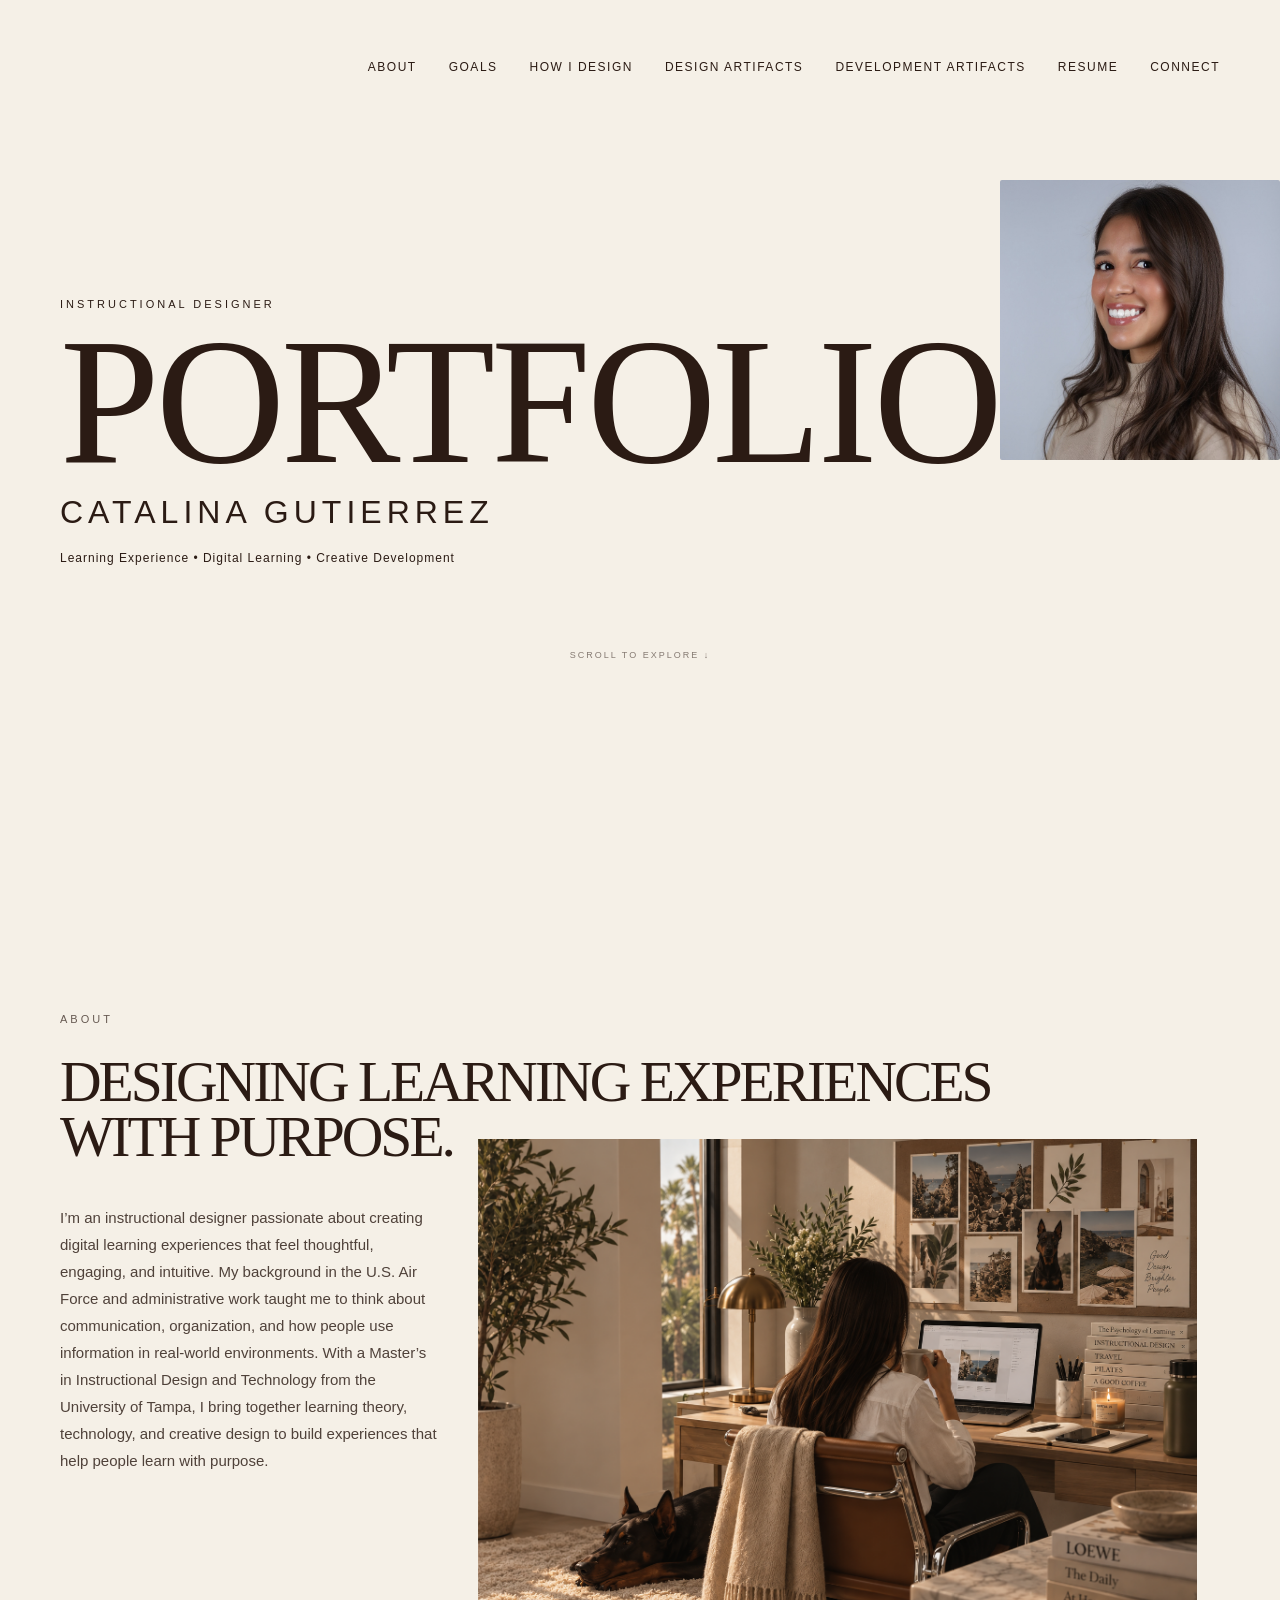
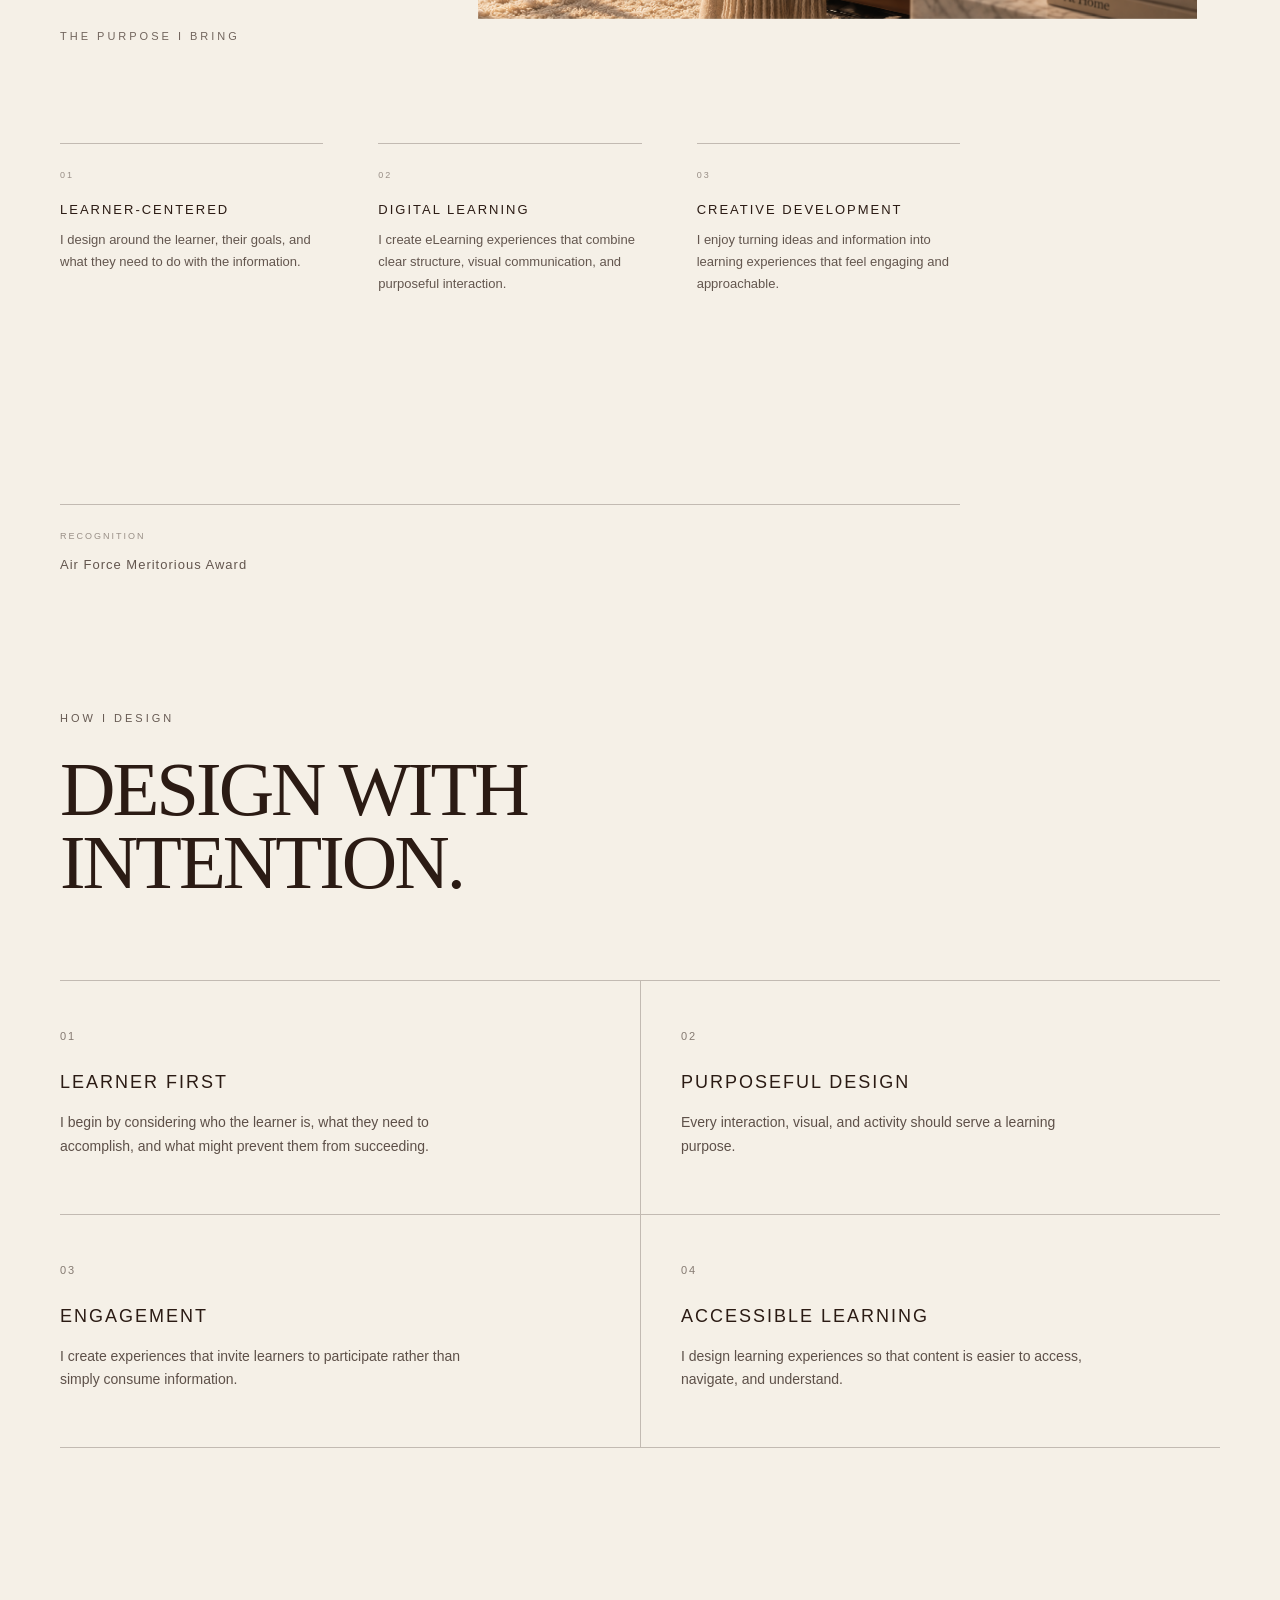
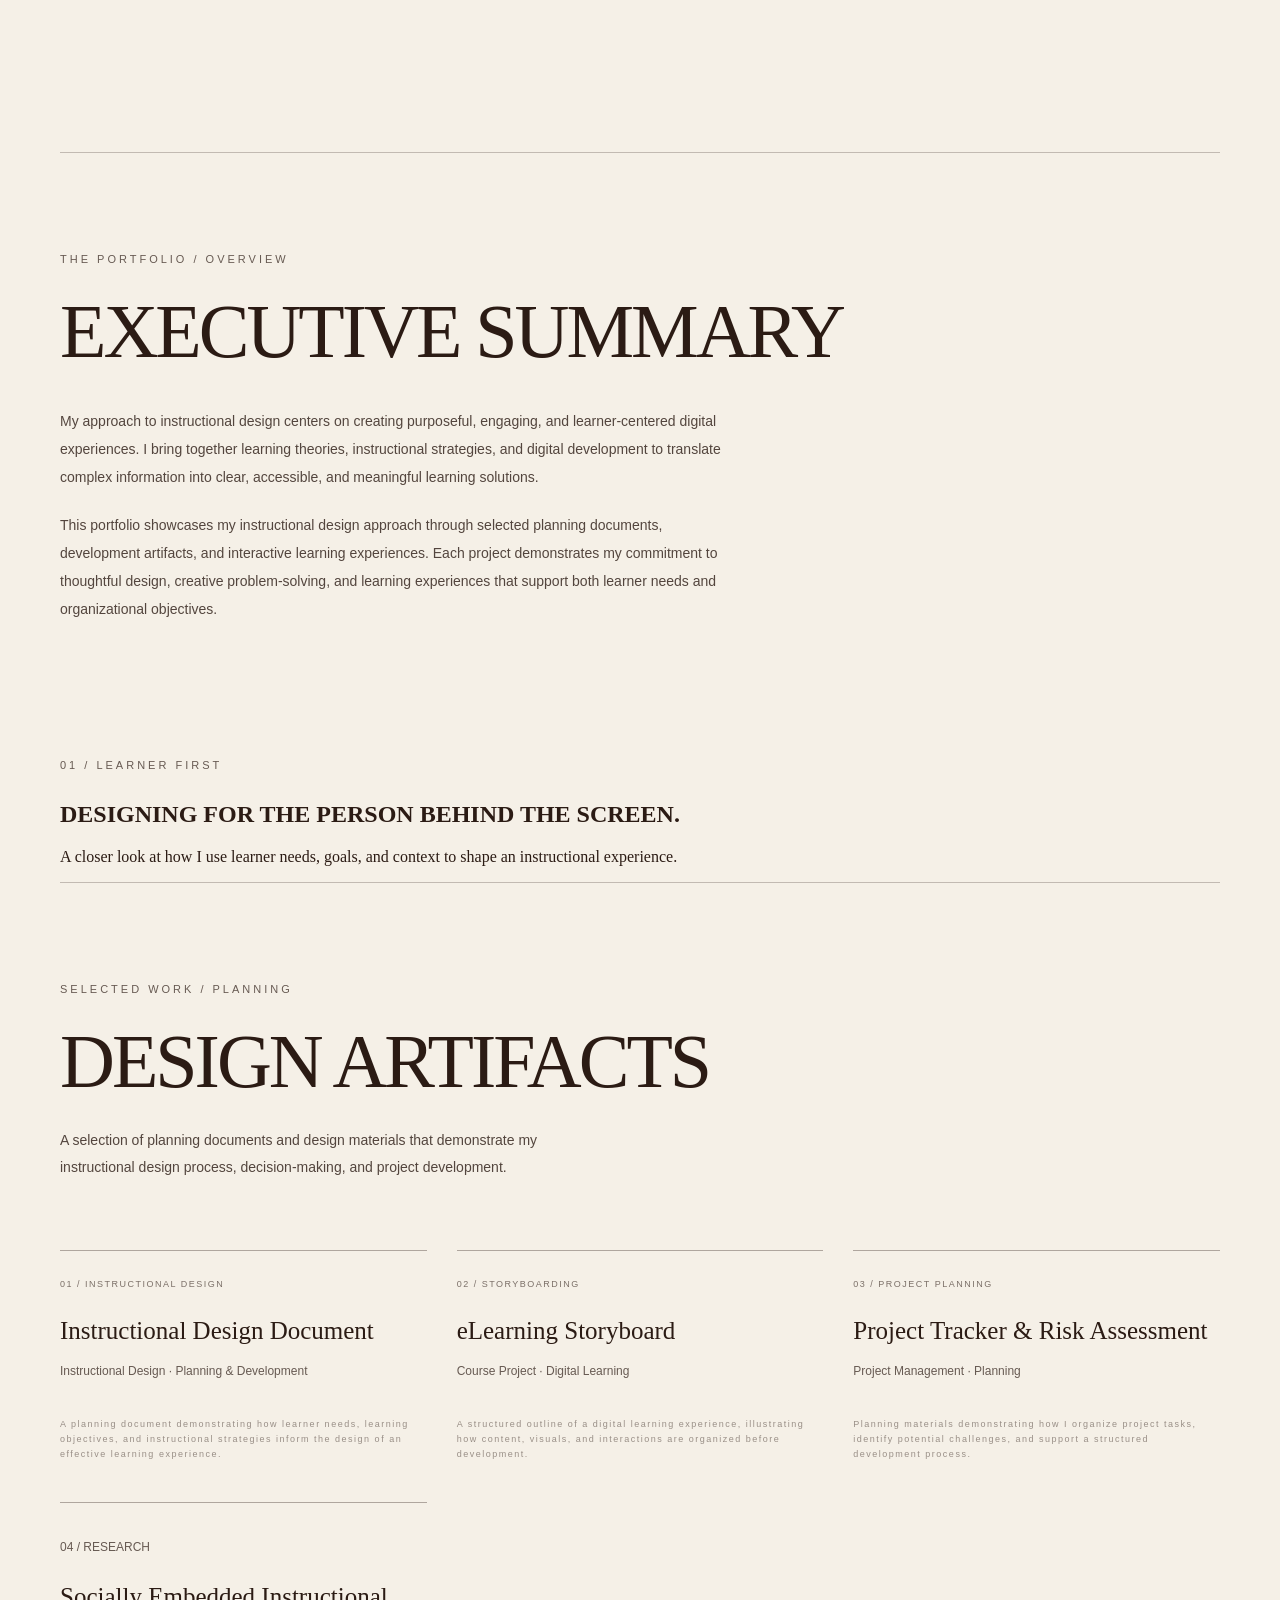
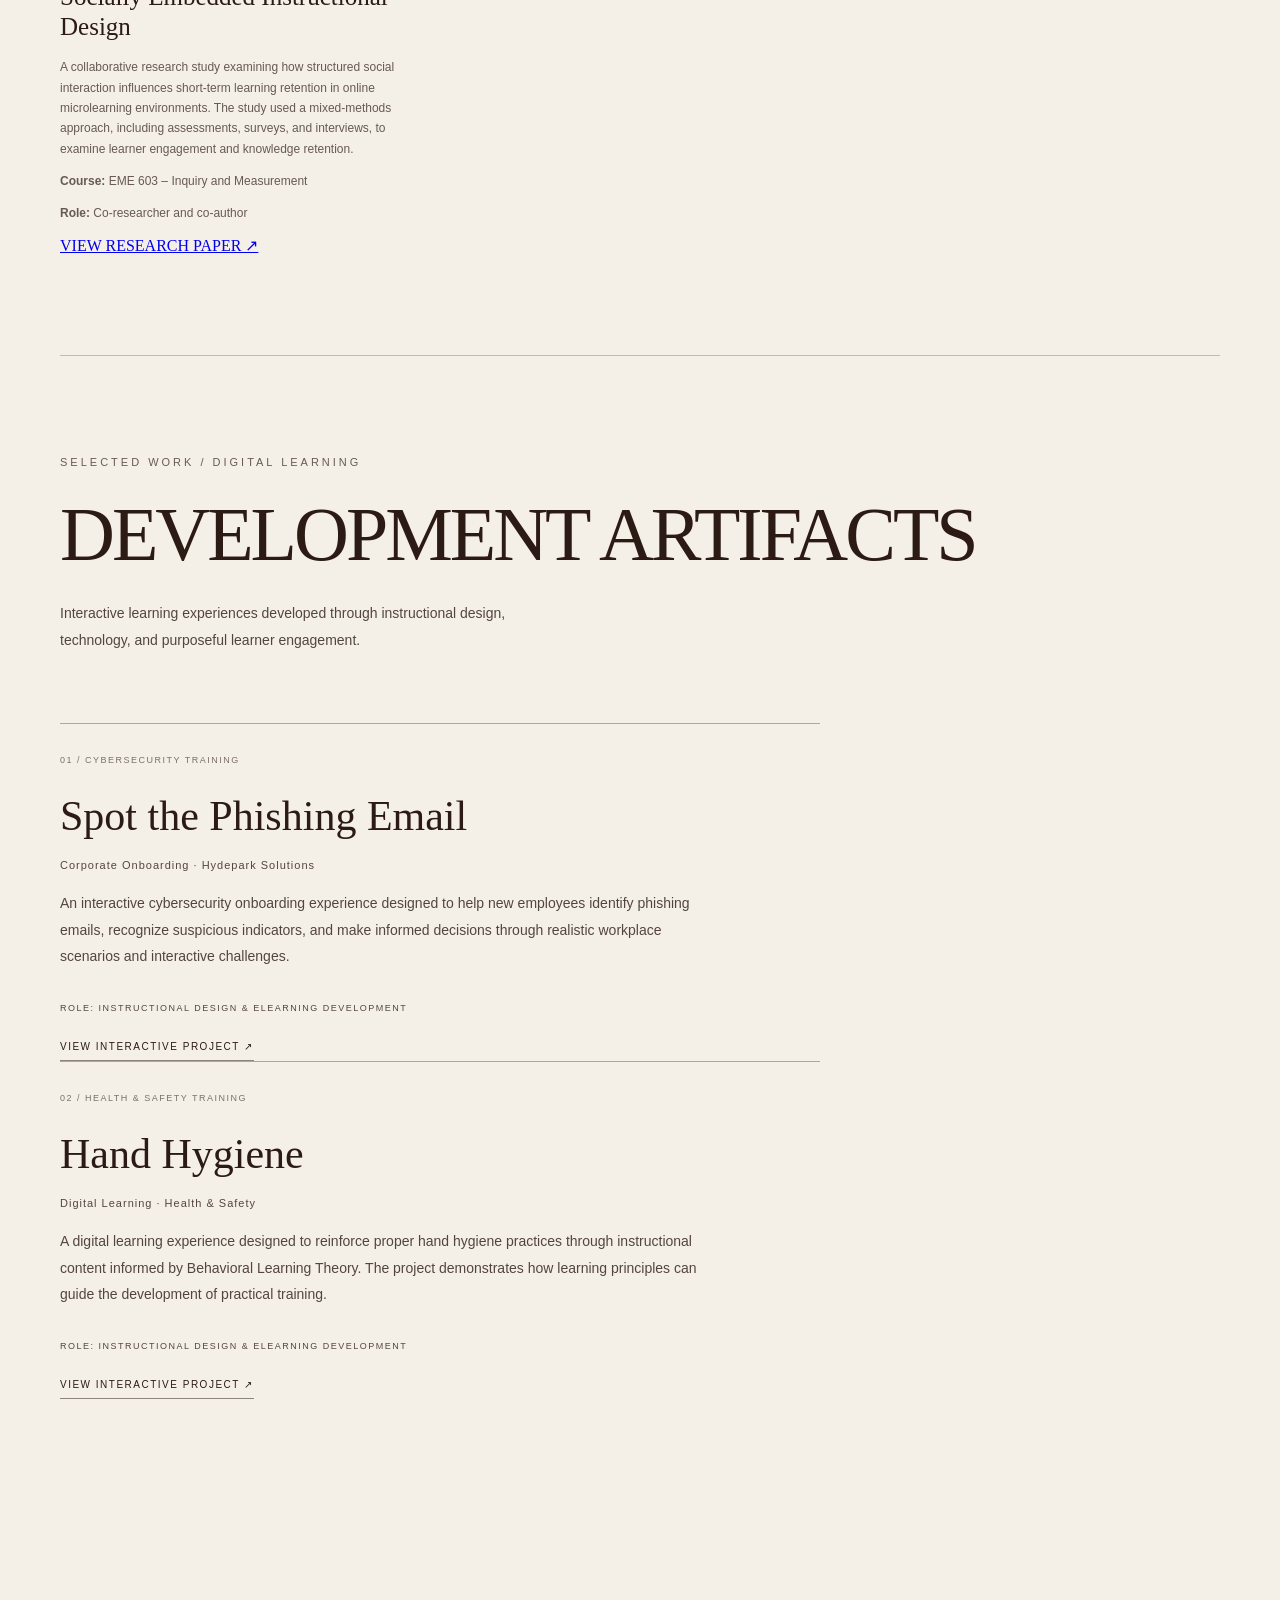
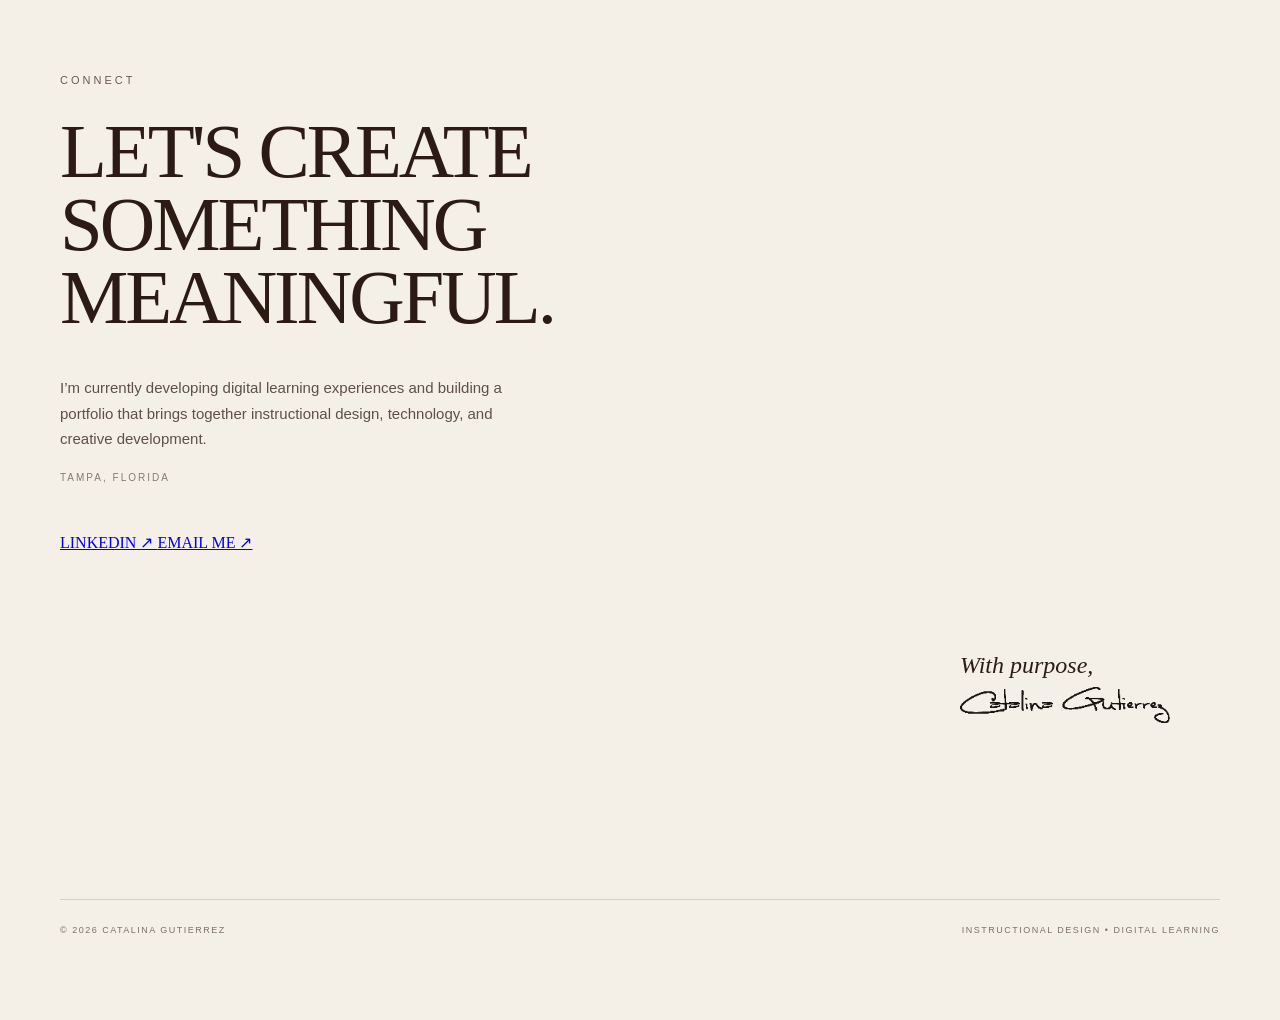
==== commit c619a4d2: "Add files via upload Add EME 603 research artifact" ====
--- a/index.html
+++ b/index.html
@@ -140,26 +140,31 @@
 
 </section>
 
+
 <!-- EXECUTIVE SUMMARY -->
 <section class="executive-summary" id="summary">
     <p class="section-label">THE PORTFOLIO / OVERVIEW</p>
     <h2>EXECUTIVE SUMMARY</h2>
 
     <p>
-        My work in instructional design focuses on creating
+        My approach to instructional design centers on creating
         purposeful, engaging, and learner-centered digital
-        experiences. Through academic projects and hands-on
-        development, I explore how learning theories,
-        instructional strategies, and technology can work
-        together to support meaningful learning.
-    </p>
-
-    <p>
-        This portfolio showcases my approach to instructional
-        design, selected planning and development artifacts,
+        experiences. I bring together learning theories,
+        instructional strategies, and digital development to
+        translate complex information into clear, accessible,
+        and meaningful learning solutions.
+    </p>
+
+    <p>
+        This portfolio showcases my instructional design approach
+        through selected planning documents, development artifacts,
         and interactive learning experiences. Each project
-        reflects my interest in creating accessible, practical,
-        and thoughtfully designed learning environments.
+        demonstrates my commitment to thoughtful design, creative
+        problem-solving, and learning experiences that support
+        both learner needs and organizational objectives.
+    </p>
+</section>
+
     </p>
 </section>
 
@@ -205,6 +210,36 @@
             <p>Project Management · Planning</p>
             <p class="artifact-placeholder">Planning materials demonstrating how I organize project tasks, identify potential challenges, and support a structured development process.</p>
         </article>
+
+<div class="artifact-card">
+    <p class="artifact-number">04 / RESEARCH</p>
+
+    <h3>Socially Embedded Instructional Design</h3>
+
+    <p>
+        A collaborative research study examining how structured
+        social interaction influences short-term learning retention
+        in online microlearning environments. The study used a
+        mixed-methods approach, including assessments, surveys,
+        and interviews, to examine learner engagement and knowledge
+        retention.
+    </p>
+
+    <p>
+        <strong>Course:</strong> EME 603 – Inquiry and Measurement
+    </p>
+
+    <p>
+        <strong>Role:</strong> Co-researcher and co-author
+    </p>
+
+    <a href="Socially-Embedded-Instructional-Design-Research.pdf"
+       target="_blank"
+       rel="noopener noreferrer">
+        VIEW RESEARCH PAPER ↗
+    </a>
+</div>
+
     </div>
 </section>
 
@@ -297,15 +332,17 @@
         Tampa, Florida
     </p>
 
-    <div class="connect-links">
-
-        <a href="mailto:your@email.com">EMAIL</a>
-
-        <a href="#" target="_blank">LINKEDIN</a>
-
-        <a href="#" target="_blank">RESUME</a>
-
-    </div>
+   <div class="contact-links">
+    <a href="https://www.linkedin.com/in/gutierrezcatalina5/"
+       target="_blank"
+       rel="noopener noreferrer">
+        LINKEDIN ↗
+    </a>
+
+    <a href="mailto:gutierrezz5@icloud.com">
+        EMAIL ME ↗
+    </a>
+</div>
     <div class="signature-signoff">
 
         <span>With purpose,</span>
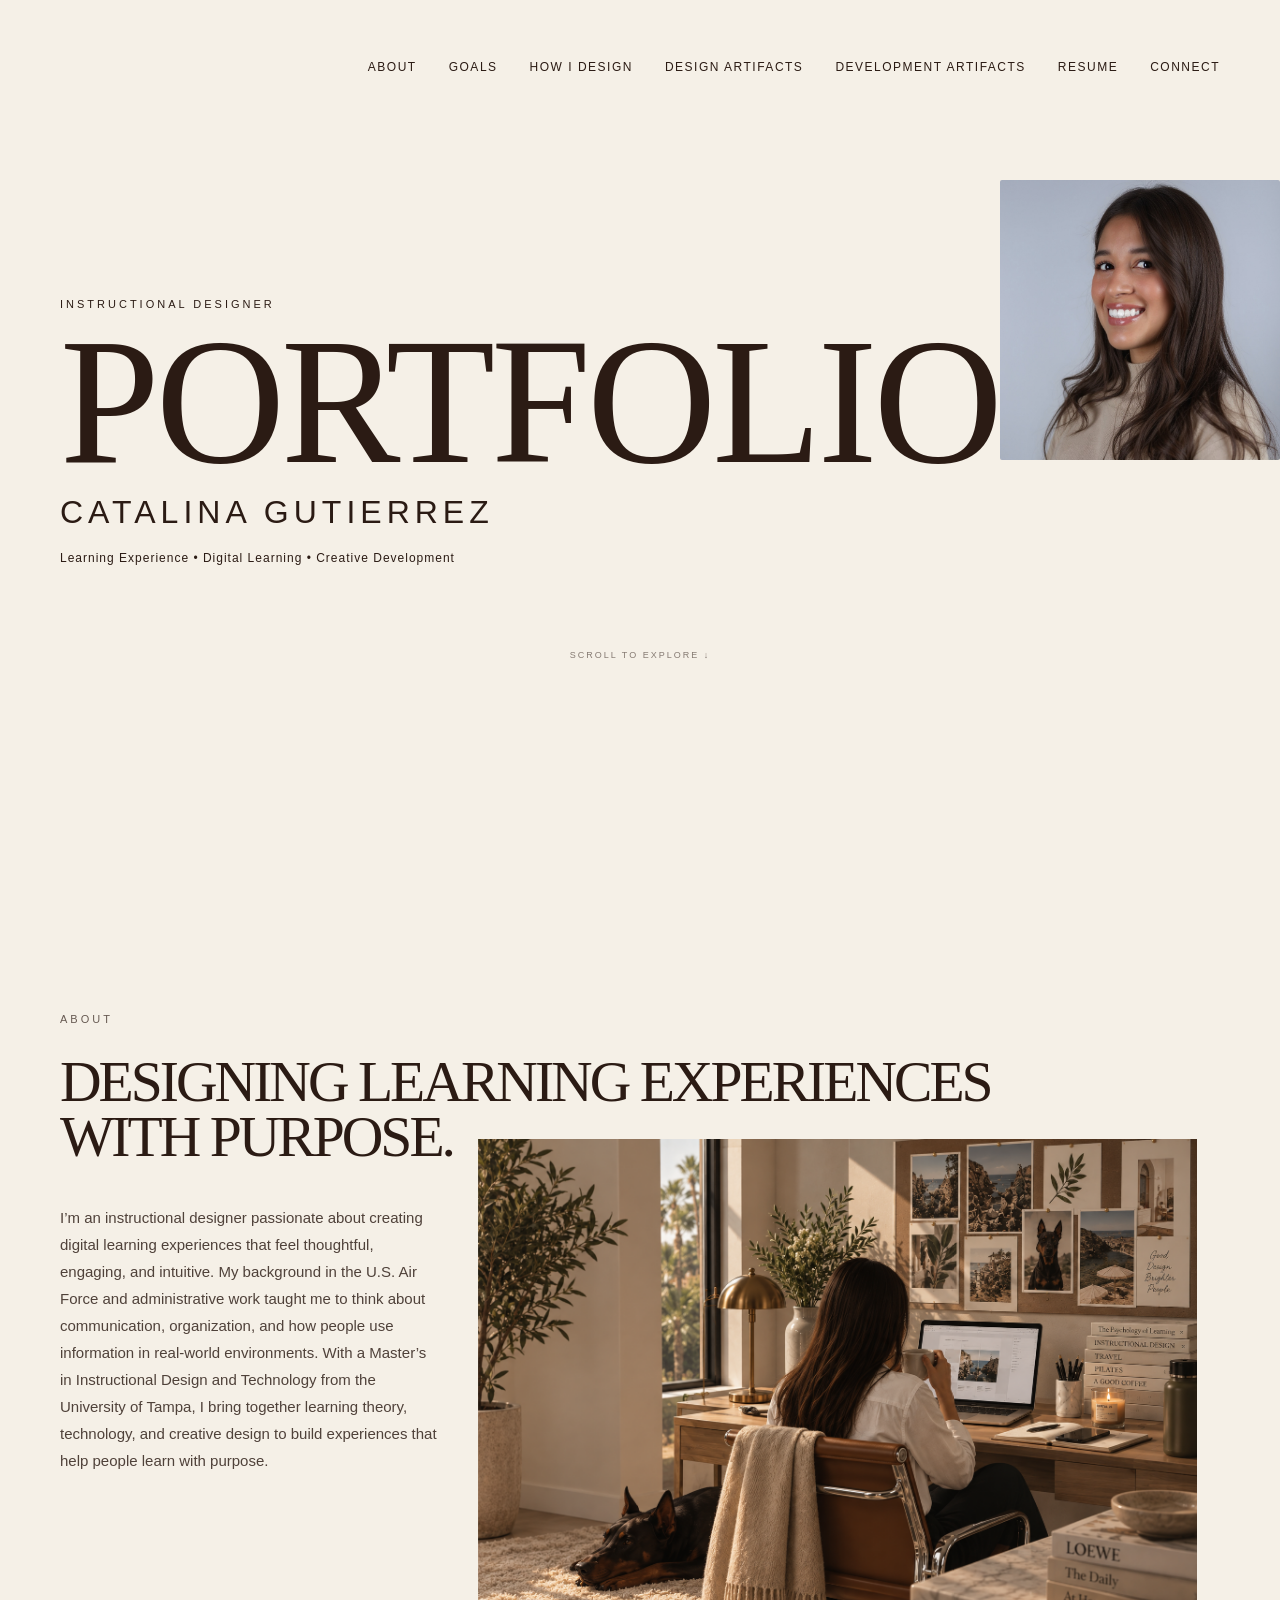
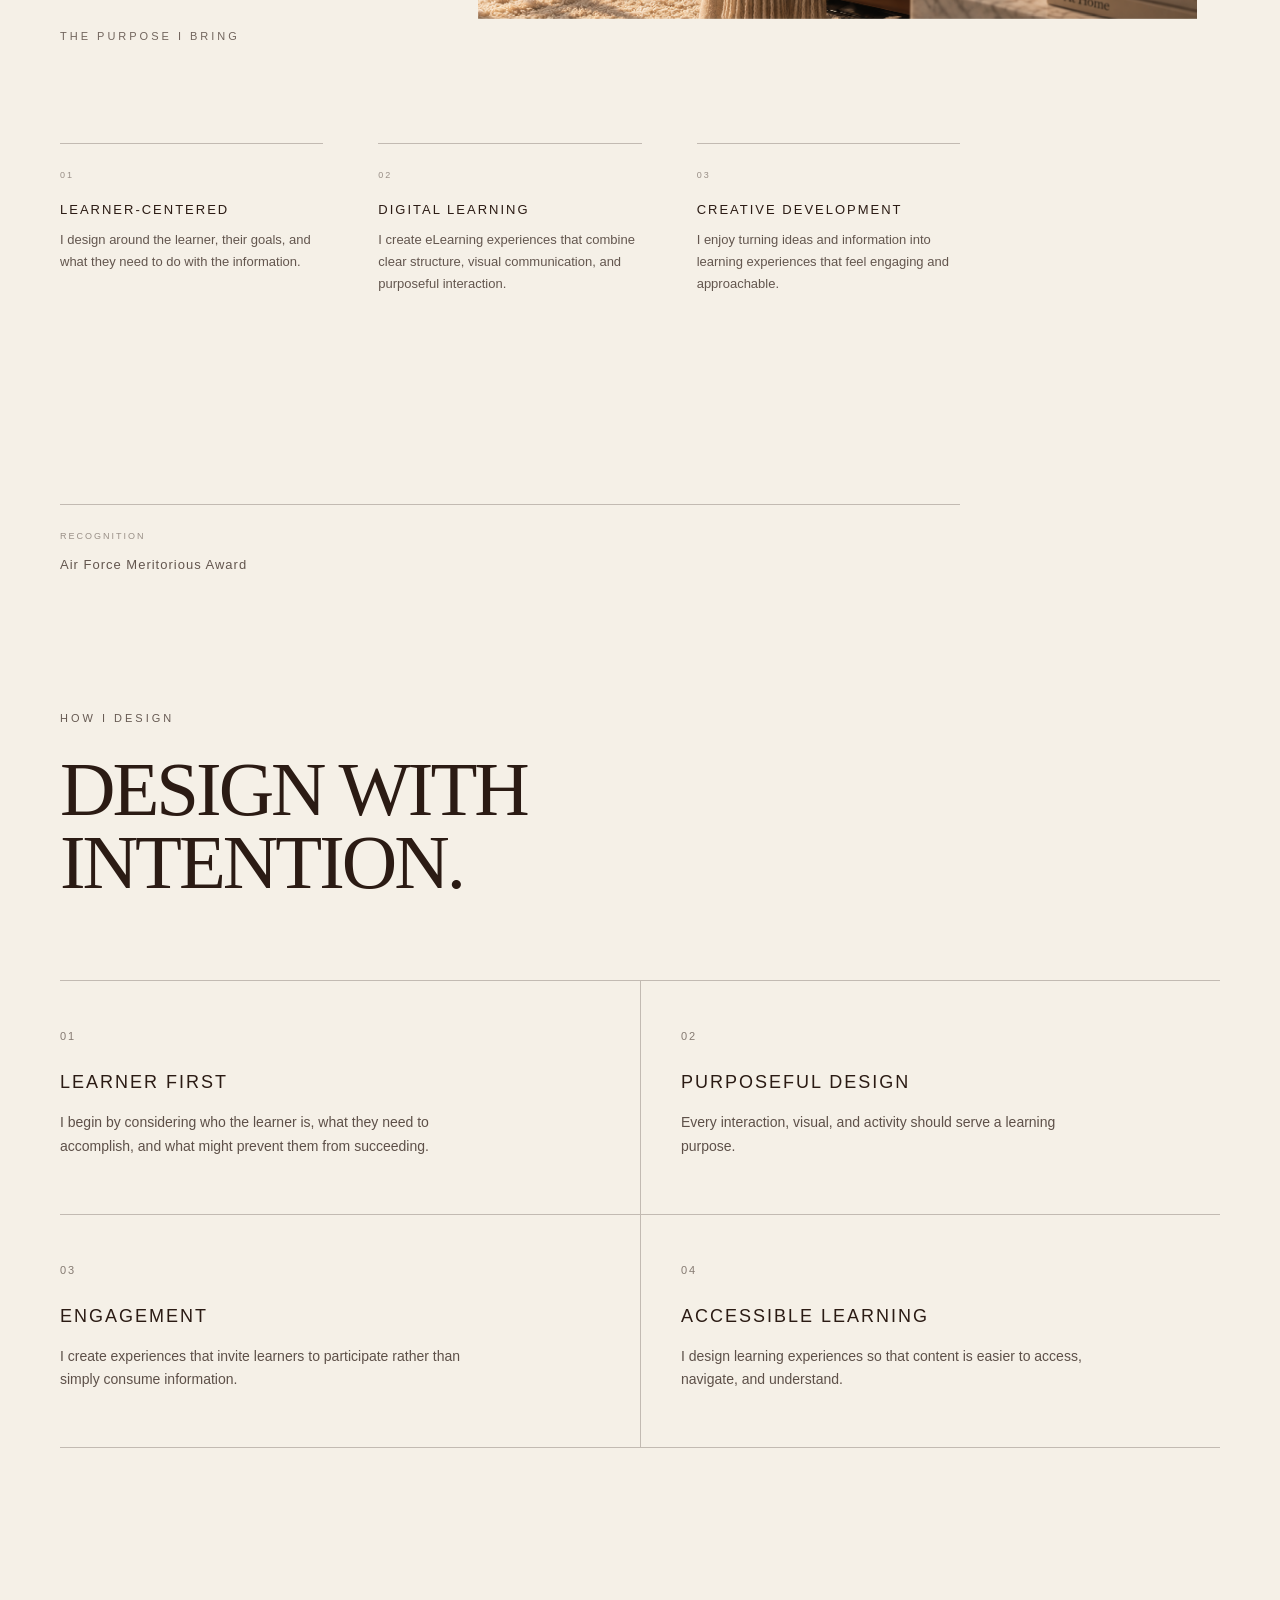
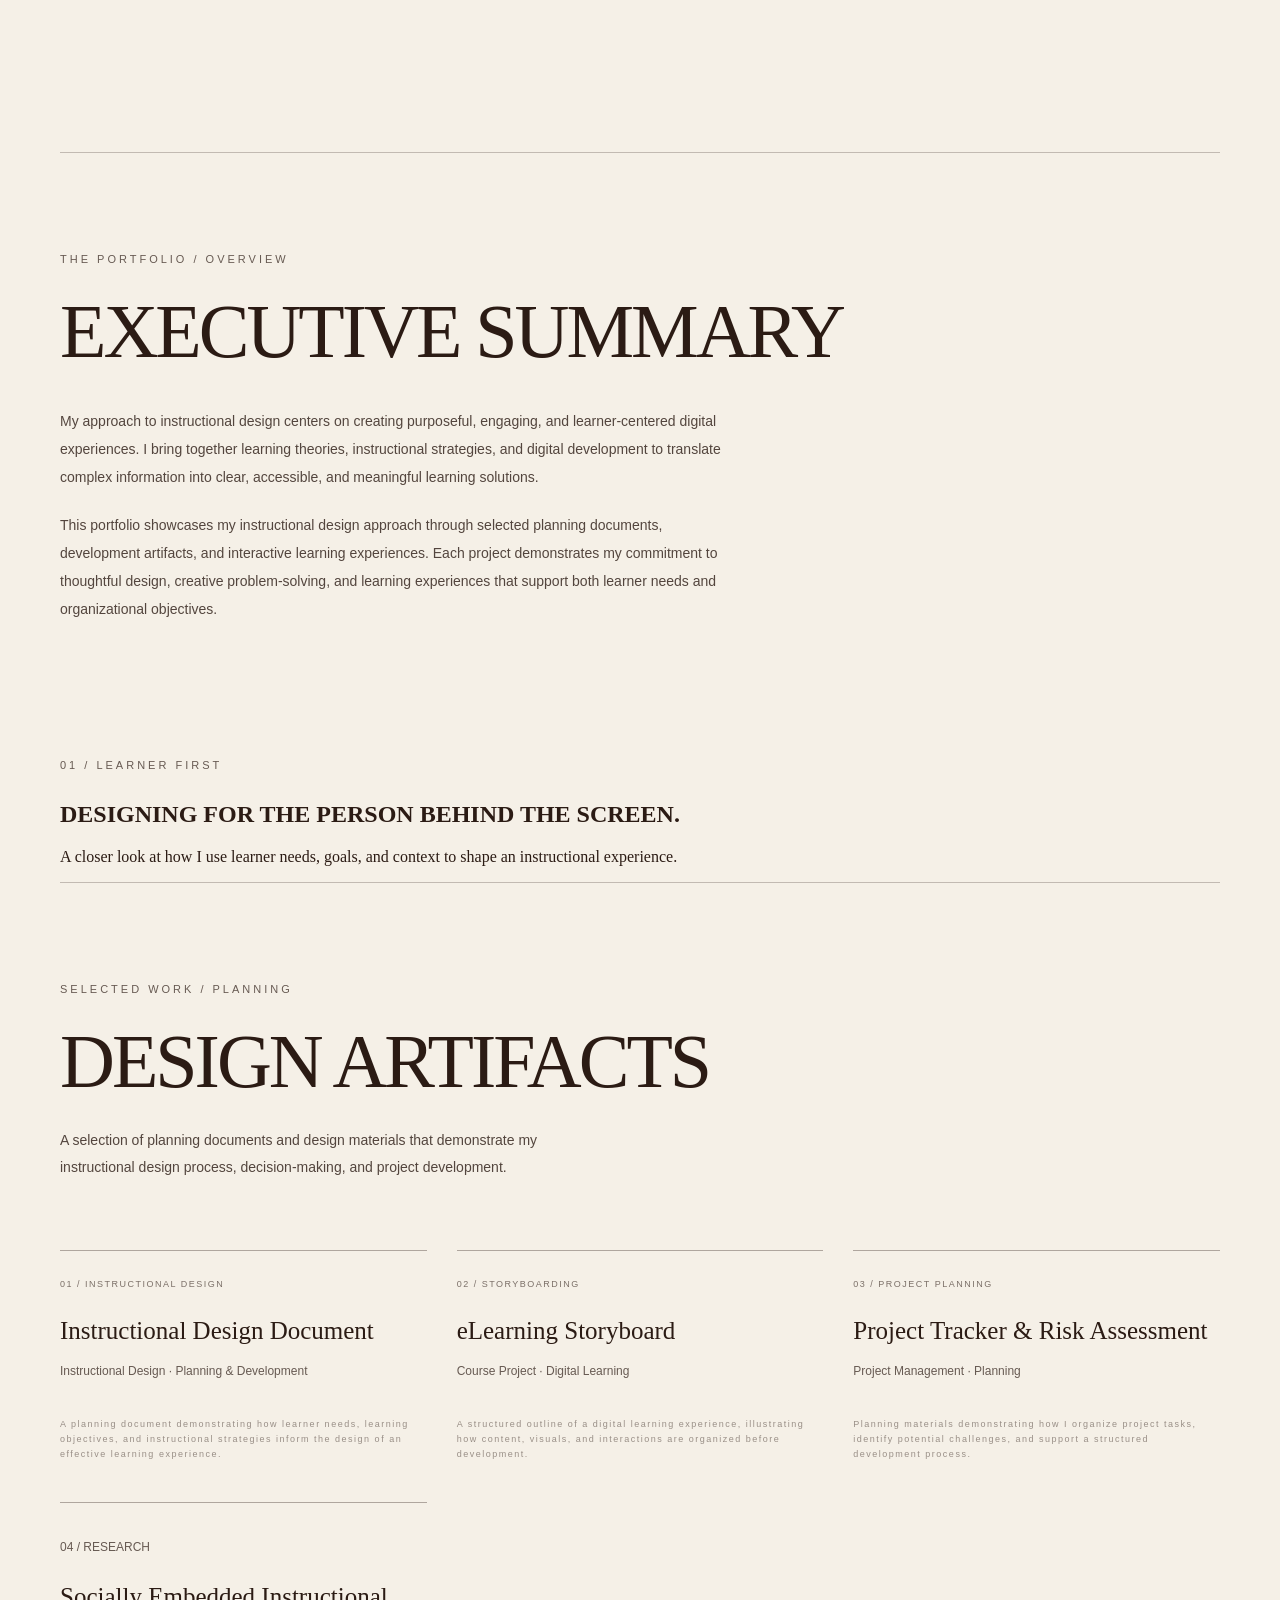
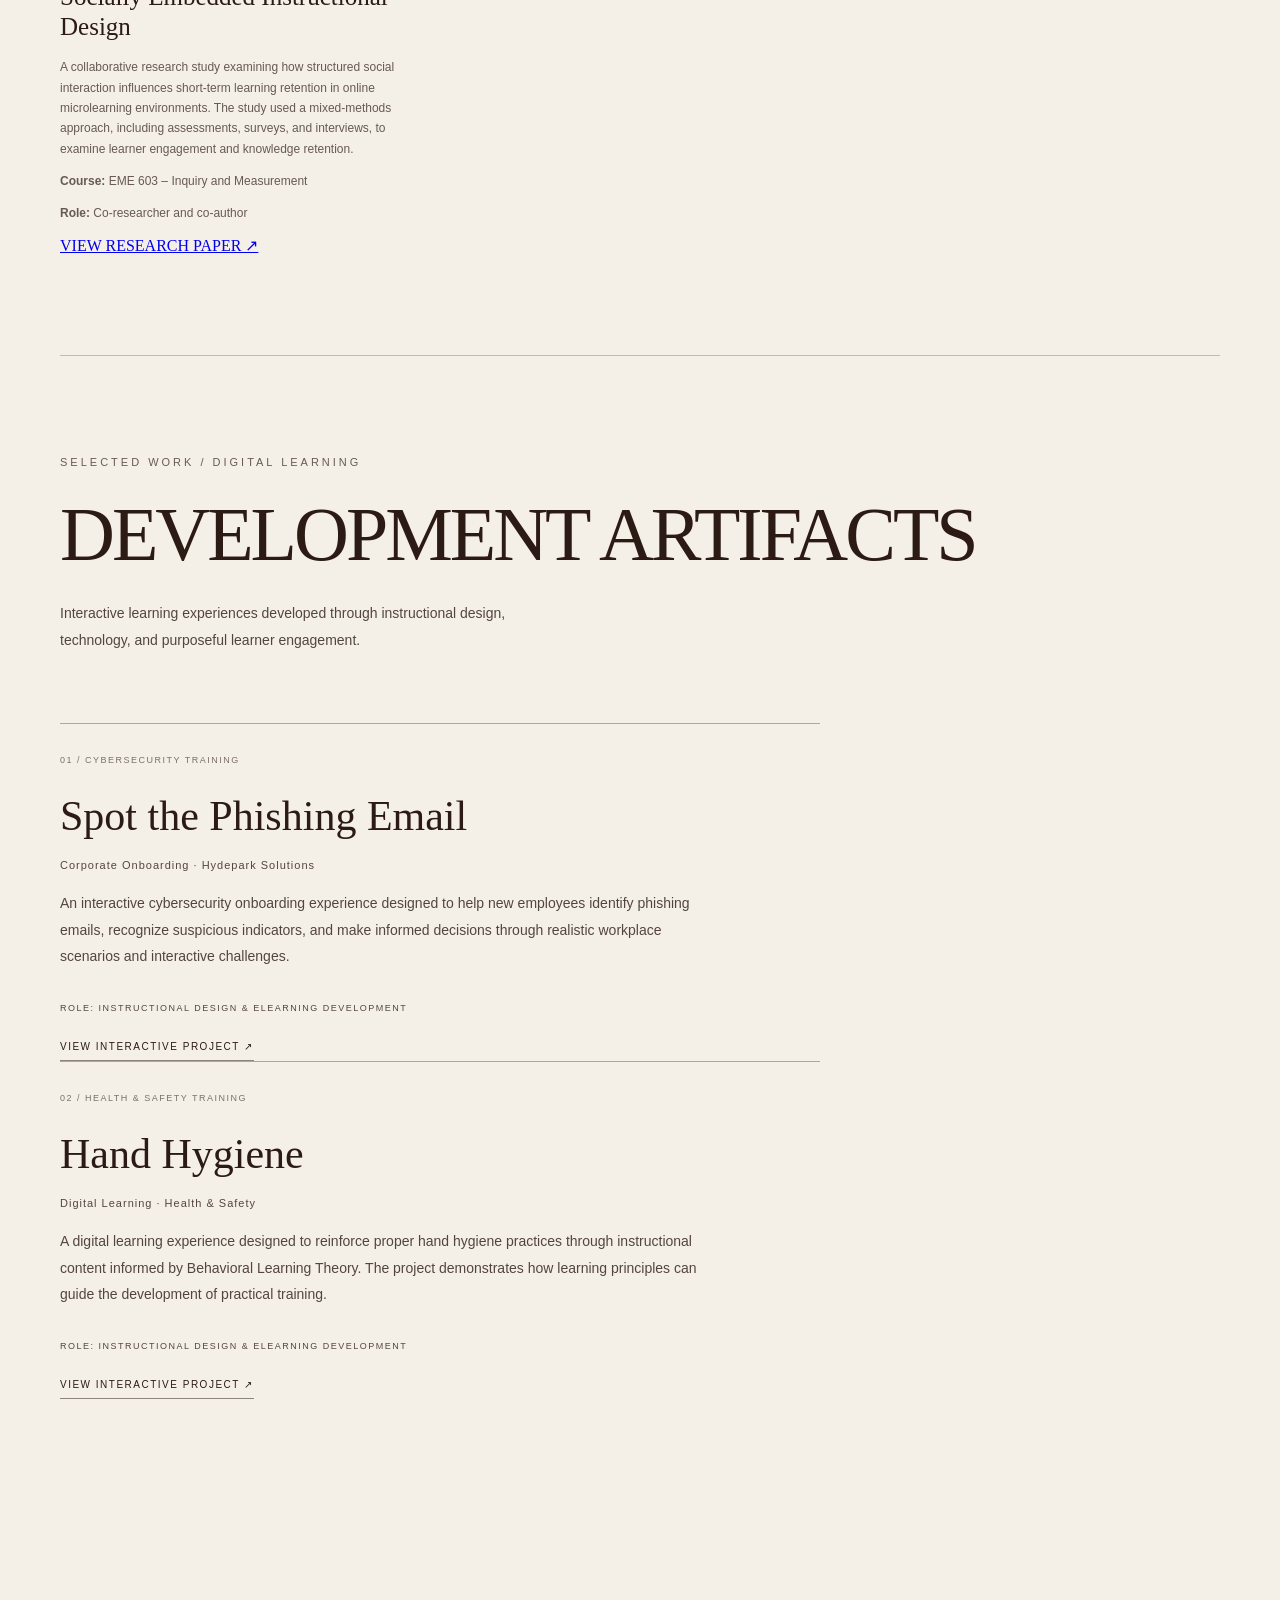
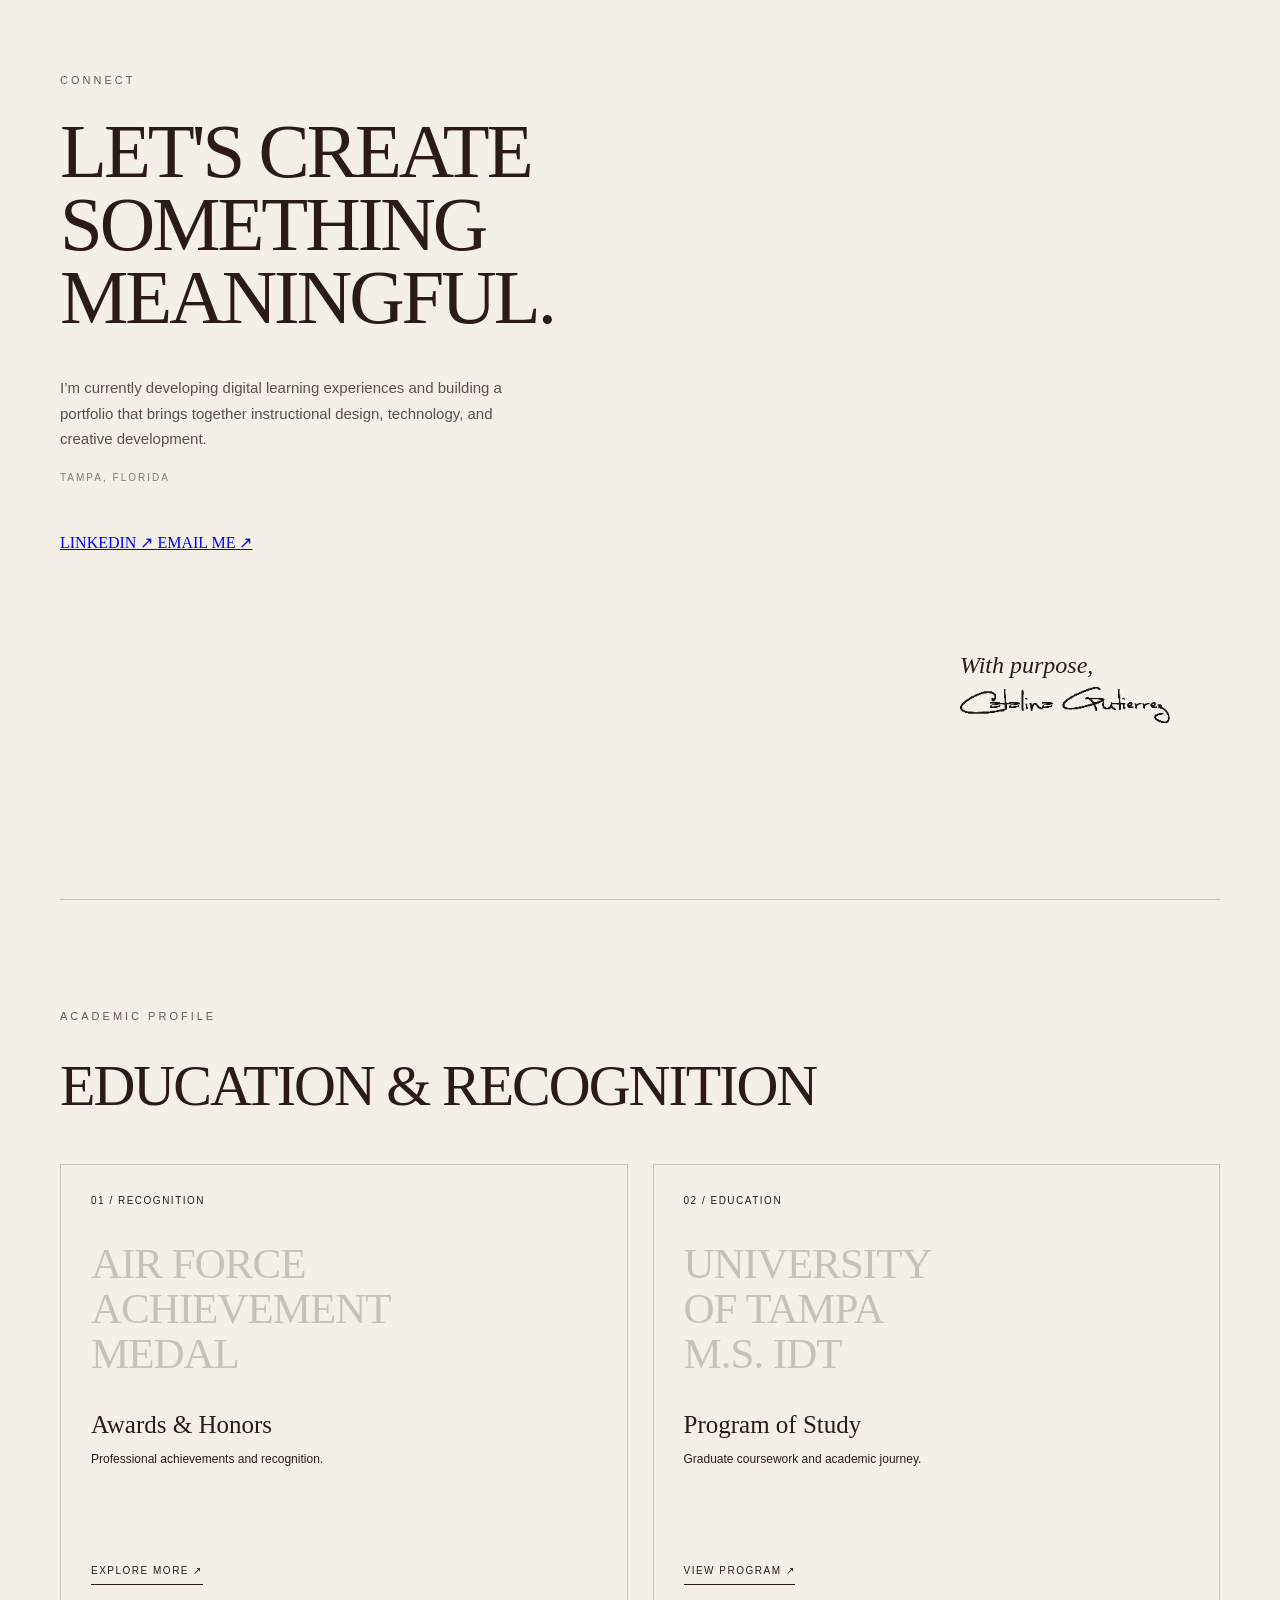
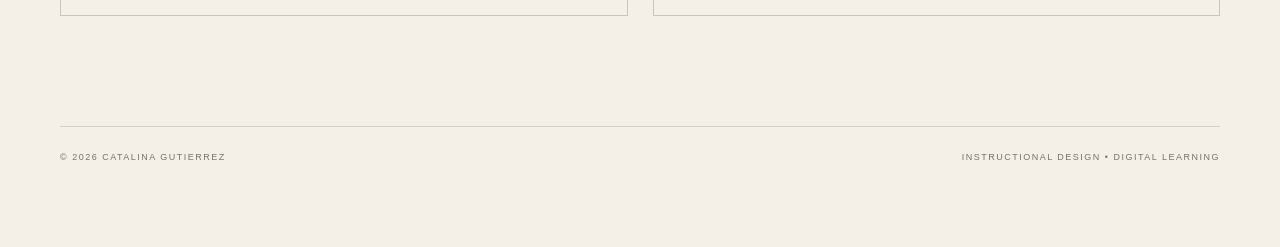
==== commit f5866187: "Add files via upload Add academic profile, awards, and program of study pages" ====
--- a/index.html
+++ b/index.html
@@ -352,6 +352,41 @@
     </div>
 
 </section> 
+
+<section id="academic-profile" class="academic-profile">
+
+    <p class="section-label">ACADEMIC PROFILE</p>
+    <h2>EDUCATION & RECOGNITION</h2>
+
+    <div class="academic-grid">
+
+        <a href="awards.html" class="academic-card">
+            <span class="academic-number">01 / RECOGNITION</span>
+            <div class="academic-preview">
+                AIR FORCE<br>
+                ACHIEVEMENT<br>
+                MEDAL
+            </div>
+            <h3>Awards & Honors</h3>
+            <p>Professional achievements and recognition.</p>
+            <span class="academic-link">EXPLORE MORE ↗</span>
+        </a>
+
+        <a href="program.html" class="academic-card">
+            <span class="academic-number">02 / EDUCATION</span>
+            <div class="academic-preview">
+                UNIVERSITY<br>
+                OF TAMPA<br>
+                M.S. IDT
+            </div>
+            <h3>Program of Study</h3>
+            <p>Graduate coursework and academic journey.</p>
+            <span class="academic-link">VIEW PROGRAM ↗</span>
+        </a>
+
+    </div>
+</section>
+
 </main>
 <footer>
     <p>© 2026 CATALINA GUTIERREZ</p>
--- a/style.css
+++ b/style.css
@@ -967,3 +967,157 @@
         height: 600px;
     }
 }
+
+/* ACADEMIC PROFILE */
+
+.academic-profile {
+    padding: 110px 0;
+    border-top: 1px solid rgba(43, 27, 20, 0.2);
+}
+
+.academic-profile h2 {
+    font-size: clamp(36px, 5vw, 58px);
+    font-weight: 400;
+    letter-spacing: -2px;
+    margin: 20px 0 45px;
+}
+
+.academic-grid {
+    display: grid;
+    grid-template-columns: repeat(2, 1fr);
+    gap: 25px;
+}
+
+.academic-card {
+    display: flex;
+    flex-direction: column;
+    min-height: 390px;
+    padding: 30px;
+    color: #2B1B14;
+    text-decoration: none;
+    border: 1px solid rgba(43, 27, 20, 0.2);
+    background: #F5F0E7;
+    transition: background 0.3s ease;
+}
+
+.academic-card:hover {
+    background: #EEE6D9;
+}
+
+.academic-number {
+    font-family: Arial, sans-serif;
+    font-size: 10px;
+    letter-spacing: 1.5px;
+}
+
+.academic-preview {
+    margin: 35px 0;
+    color: rgba(43, 27, 20, 0.22);
+    font-family: Georgia, serif;
+    font-size: clamp(27px, 4vw, 43px);
+    line-height: 1.05;
+    letter-spacing: -1px;
+}
+
+.academic-card h3 {
+    font-size: 25px;
+    font-weight: 400;
+    margin: 0 0 10px;
+}
+
+.academic-card p {
+    font-family: Arial, sans-serif;
+    font-size: 12px;
+    line-height: 1.7;
+    margin: 0 0 25px;
+}
+
+.academic-link {
+    margin-top: auto;
+    font-family: Arial, sans-serif;
+    font-size: 10px;
+    letter-spacing: 1.5px;
+    border-bottom: 1px solid #2B1B14;
+    padding-bottom: 8px;
+    width: fit-content;
+}
+
+@media (max-width: 700px) {
+    .academic-grid {
+        grid-template-columns: 1fr;
+    }
+
+    .academic-profile {
+        padding: 75px 0;
+    }
+}
+
+/* AWARDS & PROGRAM PAGES */
+
+.award-detail,
+.program-courses {
+    margin-top: 65px;
+    padding-top: 30px;
+    border-top: 1px solid rgba(43, 27, 20, 0.25);
+}
+
+.award-detail h2 {
+    font-size: 38px;
+    font-weight: 400;
+    margin: 30px 0 15px;
+    letter-spacing: -1px;
+}
+
+.award-detail p:not(.academic-number) {
+    font-family: Arial, sans-serif;
+    font-size: 13px;
+    line-height: 1.8;
+    max-width: 550px;
+}
+
+.award-note {
+    color: rgba(43, 27, 20, 0.55);
+    font-style: italic;
+    margin-top: 30px;
+}
+
+.program-courses {
+    max-width: 900px;
+}
+
+.course-row {
+    display: grid;
+    grid-template-columns: 45px 1fr;
+    gap: 15px;
+    align-items: baseline;
+    padding: 19px 0;
+    border-bottom: 1px solid rgba(43, 27, 20, 0.16);
+}
+
+.course-row span {
+    font-family: Arial, sans-serif;
+    font-size: 10px;
+    letter-spacing: 1px;
+    color: rgba(43, 27, 20, 0.55);
+}
+
+.course-row p {
+    margin: 0;
+    font-size: 15px;
+    line-height: 1.6;
+}
+
+@media (max-width: 600px) {
+    .award-detail h2 {
+        font-size: 30px;
+    }
+
+    .course-row {
+        grid-template-columns: 30px 1fr;
+        gap: 10px;
+    }
+
+    .course-row p {
+        font-size: 13px;
+    }
+}
